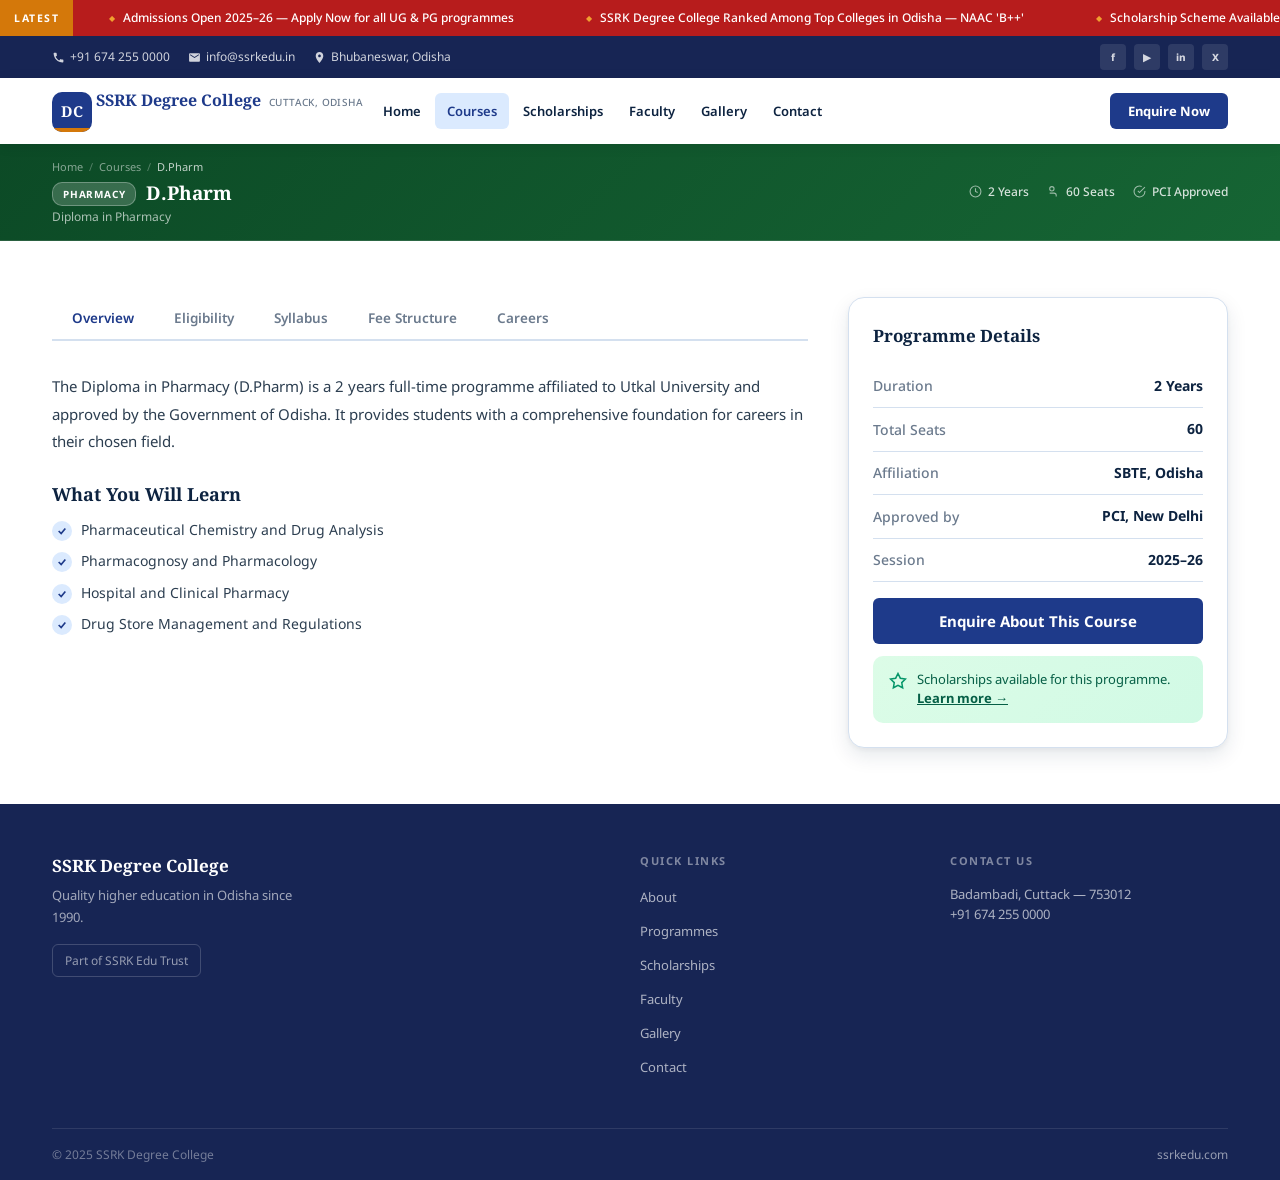
==== education-website/institution/Course-Detail.html @ d8d06eef "feat : design ref add" ====
<!DOCTYPE html>
<html lang="en">
<head>
<meta charset="UTF-8">
<meta name="viewport" content="width=device-width,initial-scale=1.0">
<title>Course Details — SSRK Degree College</title>
<link rel="preconnect" href="https://fonts.googleapis.com">
<link rel="stylesheet" href="../_shared/site-chrome.css">
<link rel="stylesheet" href="_components/institution-header.css">
<link href="https://fonts.googleapis.com/css2?family=Noto+Sans:wght@400;500;600;700&family=Noto+Serif:wght@400;600;700&display=swap" rel="stylesheet">
<style>
:root{--blue-deep:#172554;--blue-primary:#1E3A8A;--blue-light:#DBEAFE;--saffron:#D4780A;--saffron-lt:#F0A030;--white:#fff;--bg:#F5F7FA;--text-h:#0D2340;--text-b:#2C3E50;--text-m:#6B7A8D;--border:#D4E0EF;--r-sm:6px;--r-md:10px;--r-lg:16px;--sh-sm:0 1px 2px rgba(13,35,64,.04),0 3px 10px rgba(13,35,64,.07);--sh-md:0 8px 20px rgba(13,35,64,.10),0 2px 6px rgba(13,35,64,.05);--sh-lg:0 18px 44px rgba(13,35,64,.15),0 4px 12px rgba(13,35,64,.07);--tr:.28s ease;--ff:'Noto Sans',sans-serif;--fs:'Noto Serif',serif}
*,*::before,*::after{box-sizing:border-box;margin:0;padding:0}html{scroll-behavior:smooth}
body{font-family:var(--ff);color:var(--text-b);background:var(--white);font-size:15px;line-height:1.6;overflow-x:clip}
a{text-decoration:none;color:inherit}ul{list-style:none}button{cursor:pointer;border:none;background:none;font-family:inherit}
.container{width:100%;max-width:1240px;margin:0 auto;padding:0 16px}
@media(min-width:768px){.container{padding:0 24px}}@media(min-width:1024px){.container{padding:0 32px}}
/* COURSE HERO */
.course-hero{padding:14px 0;position:relative;border-bottom:1px solid rgba(255,255,255,.12)}
.course-hero-inner{position:relative;z-index:1;display:flex;align-items:center;justify-content:space-between;flex-wrap:wrap;gap:10px 24px}
.course-hero-left{display:flex;align-items:center;gap:12px;flex-wrap:wrap}
.page-breadcrumb{display:flex;align-items:center;gap:6px;font-size:11px;color:rgba(255,255,255,.5);flex-wrap:wrap;margin-bottom:6px}
.page-breadcrumb a{color:rgba(255,255,255,.5)}
.page-breadcrumb a:hover{color:rgba(255,255,255,.85)}
.page-breadcrumb span{color:rgba(255,255,255,.3)}
.course-tag{font-size:10px;font-weight:700;letter-spacing:.8px;text-transform:uppercase;padding:3px 10px;border-radius:10px;background:rgba(255,255,255,.18);border:1px solid rgba(255,255,255,.28);color:#fff;white-space:nowrap}
.course-h1{font-family:var(--fs);font-size:clamp(15px,2vw,19px);font-weight:700;color:#fff;line-height:1.2}
.course-h1-sub{font-size:12px;color:rgba(255,255,255,.65);margin-top:1px}
.course-meta-bar{display:flex;flex-wrap:wrap;gap:6px 18px}
.cmb-item{display:flex;align-items:center;gap:6px;font-size:12px;color:rgba(255,255,255,.82);font-weight:500}
.cmb-item svg{width:13px;height:13px;opacity:.7}
/* CONTENT GRID */
.content-grid{display:grid;gap:40px;padding:56px 0}
@media(min-width:1024px){.content-grid{grid-template-columns:1fr 380px;align-items:start}}
/* TABS */
.tab-bar{display:flex;gap:0;border-bottom:2px solid var(--border);margin-bottom:32px;overflow-x:auto;scrollbar-width:none}
.tab-bar::-webkit-scrollbar{display:none}
.tab-btn{padding:12px 20px;font-size:13.5px;font-weight:600;color:var(--text-m);white-space:nowrap;border-bottom:2px solid transparent;margin-bottom:-2px;transition:var(--tr);cursor:pointer;background:none;border-top:none;border-left:none;border-right:none}
.tab-btn.active{color:var(--blue-primary);border-bottom-color:var(--blue-primary)}
.tab-btn:hover:not(.active){color:var(--text-h)}
.tab-panel{display:none}.tab-panel.active{display:block}
/* CONTENT STYLES */
.content-p{font-size:15px;color:var(--text-b);line-height:1.85;margin-bottom:16px}
.content-h3{font-family:var(--fs);font-size:18px;font-weight:700;color:var(--text-h);margin:24px 0 10px}
.check-list{display:flex;flex-direction:column;gap:9px;margin-bottom:16px}
.check-item{display:flex;align-items:flex-start;gap:9px;font-size:14px;color:var(--text-b)}
.check-dot{width:20px;height:20px;background:var(--blue-light);border-radius:50%;display:flex;align-items:center;justify-content:center;flex-shrink:0;margin-top:2px}
.check-dot svg{width:10px;height:10px}
/* SIDEBAR CARD */
.sidebar-card{background:#fff;border:1.5px solid var(--border);border-radius:var(--r-lg);padding:24px;box-shadow:var(--sh-md);position:sticky;top:86px}
.sidebar-title{font-family:var(--fs);font-size:17px;font-weight:700;color:var(--text-h);margin-bottom:16px}
.sidebar-stat{display:flex;justify-content:space-between;align-items:center;padding:10px 0;border-bottom:1px solid var(--border);font-size:14px}
.sidebar-stat:last-of-type{border-bottom:none}
.sidebar-stat-label{color:var(--text-m);font-weight:500}
.sidebar-stat-value{font-weight:700;color:var(--text-h)}
.enquire-btn{display:block;width:100%;padding:13px;background:var(--blue-primary);color:#fff;border-radius:var(--r-sm);font-size:15px;font-weight:700;text-align:center;margin-top:16px;transition:var(--tr);border:none;cursor:pointer}
.enquire-btn:hover{background:var(--blue-deep);transform:translateY(-2px);box-shadow:0 8px 18px rgba(30,58,138,.32)}
.schol-teaser{background:linear-gradient(135deg,#DCFCE7,#D1FAE5);border-radius:var(--r-md);padding:14px 16px;margin-top:12px;display:flex;align-items:flex-start;gap:10px}
.schol-teaser svg{width:18px;height:18px;flex-shrink:0;color:#059669;margin-top:2px}
.schol-teaser p{font-size:13px;color:#065F46;line-height:1.5}
.schol-teaser a{color:#065F46;font-weight:700;text-decoration:underline}
/* FEE TABLE */
.fee-table{border:1.5px solid var(--border);border-radius:var(--r-md);overflow:hidden;margin-bottom:20px}
.fee-row{display:flex;justify-content:space-between;align-items:center;padding:12px 16px;font-size:14px;border-bottom:1px solid var(--border)}
.fee-row:last-child{border-bottom:none}
.fee-row.total{background:var(--blue-light);font-weight:700;color:var(--text-h)}
.fee-row.total .fee-val{color:var(--blue-primary);font-size:15px}
.fee-lbl{color:var(--text-m);font-weight:500}
.fee-note{font-size:11px;color:var(--text-m);margin-top:2px}
.fee-val{font-weight:600;color:var(--text-h);text-align:right}
.schol-link-box{background:#ECFDF5;border:1.5px solid #6EE7B7;border-radius:var(--r-md);padding:14px 16px;display:flex;align-items:flex-start;gap:10px;margin-top:8px}
.schol-link-box svg{width:18px;height:18px;flex-shrink:0;stroke:#059669;fill:none;margin-top:1px}
.schol-link-box p{font-size:13px;color:#065F46;line-height:1.5}
.schol-link-box a{color:#065F46;font-weight:700;text-decoration:underline}
@media(min-width:540px){.related-grid{grid-template-columns:1fr 1fr}}
.rel-card{background:var(--bg);border:1.5px solid var(--border);border-radius:var(--r-md);padding:18px;transition:var(--tr);cursor:pointer}
.rel-card:hover{border-color:var(--blue-primary);background:var(--blue-light)}
.rel-name{font-family:var(--fs);font-size:16px;font-weight:700;color:var(--text-h);margin-bottom:4px}
.rel-dur{font-size:12px;color:var(--text-m)}
/* ENQUIRY MODAL */
.modal-overlay{position:fixed;inset:0;background:rgba(0,0,0,.6);z-index:2000;display:none;align-items:flex-end;justify-content:center;pointer-events:none}
.modal-overlay.open{pointer-events:all}
@media(min-width:768px){.modal-overlay{align-items:center}}
.modal-overlay.open{display:flex}
.modal-sheet{background:#fff;border-radius:20px 20px 0 0;width:100%;max-width:520px;max-height:90vh;overflow-y:auto;padding:24px}
@media(min-width:768px){.modal-sheet{border-radius:var(--r-lg);padding:32px}}
.modal-header{display:flex;align-items:center;justify-content:space-between;margin-bottom:20px}
.modal-title{font-family:var(--fs);font-size:18px;font-weight:700;color:var(--text-h)}
.modal-close{width:36px;height:36px;background:var(--bg);border-radius:50%;display:flex;align-items:center;justify-content:center;font-size:18px;cursor:pointer;flex-shrink:0}
.form-group{margin-bottom:12px}
.form-group label{display:block;font-size:11px;font-weight:700;color:var(--text-m);margin-bottom:4px;text-transform:uppercase;letter-spacing:.5px}
.form-group input,.form-group select{width:100%;padding:11px 13px;border:1.5px solid var(--border);border-radius:var(--r-sm);font-size:14px;font-family:var(--ff);color:var(--text-b);background:var(--bg);-webkit-appearance:none;transition:border-color .2s}
.form-group input:focus,.form-group select:focus{outline:none;border-color:var(--blue-primary);background:#fff}
.form-group.error input,.form-group.error select{border-color:#DC2626}
.form-error{font-size:11px;color:#DC2626;margin-top:3px;display:none}
.form-group.error .form-error{display:block}
.form-row{display:grid;grid-template-columns:1fr 1fr;gap:10px}
.modal-submit{width:100%;padding:13px;background:var(--blue-primary);color:#fff;border-radius:var(--r-sm);font-size:15px;font-weight:700;transition:var(--tr);margin-top:6px;border:none;cursor:pointer}
.modal-submit:hover{background:var(--blue-deep);transform:translateY(-2px);box-shadow:0 8px 18px rgba(30,58,138,.32)}
.modal-success{display:none;text-align:center;padding:24px 0}
.modal-success.show{display:block}
.ms-icon{width:64px;height:64px;background:#DCFCE7;border-radius:50%;display:flex;align-items:center;justify-content:center;margin:0 auto 16px}
.ms-icon svg{width:32px;height:32px;stroke:#16a34a;fill:none}
.ms-icon ~ h3{font-family:var(--fs);font-size:18px;font-weight:700;color:var(--text-h);margin-bottom:8px}
.ms-icon ~ h3 ~ p{font-size:13.5px;color:var(--text-m);line-height:1.6;max-width:260px;margin:0 auto}
/* FOOTER */
.site-footer{background:var(--blue-deep);color:rgba(255,255,255,.75);padding:48px 0 0}
.footer-grid{display:grid;gap:32px;padding-bottom:40px}@media(min-width:768px){.footer-grid{grid-template-columns:2fr 1fr 1fr}}
.footer-brand .fn{font-family:var(--fs);font-size:17px;font-weight:700;color:#fff;display:block;margin-bottom:6px}
.footer-brand p{font-size:13px;color:rgba(255,255,255,.6);line-height:1.65;max-width:260px;margin-bottom:16px}
.footer-trust{display:inline-flex;align-items:center;gap:6px;font-size:12px;color:rgba(255,255,255,.55);border:1px solid rgba(255,255,255,.18);padding:6px 12px;border-radius:var(--r-sm)}
.footer-col h4{font-size:11px;font-weight:700;color:rgba(255,255,255,.45);letter-spacing:1.5px;text-transform:uppercase;margin-bottom:14px}
.footer-col ul li{margin-bottom:10px}.footer-col ul li a{font-size:13px;color:rgba(255,255,255,.65)}.footer-col ul li a:hover{color:#fff}
.footer-bottom{border-top:1px solid rgba(255,255,255,.1);padding:16px 0;display:flex;align-items:center;justify-content:space-between;flex-wrap:wrap;gap:8px;font-size:12px;color:rgba(255,255,255,.4)}
.footer-bottom a{color:rgba(255,255,255,.55)}
/* MOBILE STICKY */
.sticky-cta{position:fixed;bottom:0;left:0;right:0;z-index:990;background:#fff;border-top:1px solid var(--border);padding:10px 16px;box-shadow:0 -4px 20px rgba(0,0,0,.12);display:flex;gap:10px}
@media(min-width:1024px){.sticky-cta{display:none}}
.sticky-cta a,.sticky-cta button{flex:1;text-align:center;padding:12px;border-radius:var(--r-sm);font-size:14px;font-weight:700;cursor:pointer}
.sticky-call{background:var(--bg);color:var(--text-h);border:1.5px solid var(--border);text-decoration:none;display:flex;align-items:center;justify-content:center}
.sticky-enquire{background:var(--blue-primary);color:#fff;border:none}

@media(max-width:1023px){body{padding-bottom:72px}}
</style>
</head>
<body>

<div id="site-chrome-mount"></div>
<script src="../_shared/site-chrome.js"></script>

<div id="inst-header-mount" data-active="courses" data-enquire-button="true"></div>
<script src="_components/institution-header.js"></script>

<!-- COURSE HERO (populated by JS) -->
<section class="course-hero" id="courseHero">
  <div class="container course-hero-inner">
    <div class="course-hero-left">
      <div>
        <div class="page-breadcrumb"><a href="index.html">Home</a><span>/</span><a href="Courses.html">Courses</a><span>/</span><span id="bcCourse" style="color:rgba(255,255,255,.75)">D.Pharm</span></div>
        <div style="display:flex;align-items:center;gap:10px;flex-wrap:wrap">
          <div class="course-tag" id="heroTag">Pharmacy</div>
          <h1 class="course-h1" id="heroName">D.Pharm</h1>
        </div>
        <p class="course-h1-sub" id="heroFull">Diploma in Pharmacy</p>
      </div>
    </div>
    <div class="course-meta-bar">
      <div class="cmb-item"><svg viewBox="0 0 24 24" fill="none" stroke="currentColor" stroke-width="2"><circle cx="12" cy="12" r="10"/><polyline points="12 6 12 12 16 14"/></svg><span id="heroDur">2 Years</span></div>
      <div class="cmb-item"><svg viewBox="0 0 24 24" fill="none" stroke="currentColor" stroke-width="2"><path d="M17 21v-2a4 4 0 0 0-4-4H5"/><circle cx="9" cy="7" r="4"/></svg><span id="heroSeats">60 Seats</span></div>
      <div class="cmb-item"><svg viewBox="0 0 24 24" fill="none" stroke="currentColor" stroke-width="2"><path d="M22 11.08V12a10 10 0 1 1-5.93-9.14"/><polyline points="22 4 12 14.01 9 11.01"/></svg><span id="heroApproval">PCI Approved</span></div>
    </div>
  </div>
</section>

<!-- MAIN CONTENT -->
<div class="container">
  <div class="content-grid">
    <!-- LEFT: TABS -->
    <div>
      <div class="tab-bar">
        <button class="tab-btn active" onclick="switchTab('overview',this)">Overview</button>
        <button class="tab-btn" onclick="switchTab('eligibility',this)">Eligibility</button>
        <button class="tab-btn" onclick="switchTab('syllabus',this)">Syllabus</button>
        <button class="tab-btn" onclick="switchTab('fees',this)">Fee Structure</button>
        <button class="tab-btn" onclick="switchTab('careers',this)">Careers</button>
      </div>

      <div class="tab-panel active" id="tab-overview">
        <p class="content-p" id="overviewText">The Diploma in Pharmacy (D.Pharm) is a two-year full-time programme approved by the Pharmacy Council of India and affiliated to the State Board of Technical Education, Odisha. It provides students with a strong foundation in pharmaceutical sciences, preparing them for careers across hospitals, retail pharmacies, and the pharmaceutical industry.</p>
        <h3 class="content-h3">What You Will Learn</h3>
        <div class="check-list" id="learnList">
          <div class="check-item"><div class="check-dot"><svg viewBox="0 0 12 12" fill="none" stroke="#1E3A8A" stroke-width="2"><polyline points="2,6 5,9 10,3"/></svg></div>Pharmaceutical Chemistry and Drug Analysis</div>
          <div class="check-item"><div class="check-dot"><svg viewBox="0 0 12 12" fill="none" stroke="#1E3A8A" stroke-width="2"><polyline points="2,6 5,9 10,3"/></svg></div>Pharmacognosy and Pharmacology</div>
          <div class="check-item"><div class="check-dot"><svg viewBox="0 0 12 12" fill="none" stroke="#1E3A8A" stroke-width="2"><polyline points="2,6 5,9 10,3"/></svg></div>Hospital and Clinical Pharmacy</div>
          <div class="check-item"><div class="check-dot"><svg viewBox="0 0 12 12" fill="none" stroke="#1E3A8A" stroke-width="2"><polyline points="2,6 5,9 10,3"/></svg></div>Drug Store Management and Regulations</div>
        </div>
      </div>

      <div class="tab-panel" id="tab-eligibility">
        <h3 class="content-h3">Eligibility Criteria</h3>
        <div class="check-list">
          <div class="check-item"><div class="check-dot"><svg viewBox="0 0 12 12" fill="none" stroke="#1E3A8A" stroke-width="2"><polyline points="2,6 5,9 10,3"/></svg></div>Passed Class 12 (10+2) with Physics and Chemistry as compulsory subjects</div>
          <div class="check-item"><div class="check-dot"><svg viewBox="0 0 12 12" fill="none" stroke="#1E3A8A" stroke-width="2"><polyline points="2,6 5,9 10,3"/></svg></div>Mathematics or Biology as optional subject</div>
          <div class="check-item"><div class="check-dot"><svg viewBox="0 0 12 12" fill="none" stroke="#1E3A8A" stroke-width="2"><polyline points="2,6 5,9 10,3"/></svg></div>Minimum 45% aggregate marks (40% for SC/ST candidates)</div>
          <div class="check-item"><div class="check-dot"><svg viewBox="0 0 12 12" fill="none" stroke="#1E3A8A" stroke-width="2"><polyline points="2,6 5,9 10,3"/></svg></div>Minimum age: 17 years as on date of admission</div>
        </div>
        <h3 class="content-h3">Documents Required</h3>
        <div class="check-list">
          <div class="check-item"><div class="check-dot"><svg viewBox="0 0 12 12" fill="none" stroke="#1E3A8A" stroke-width="2"><polyline points="2,6 5,9 10,3"/></svg></div>Class 10 and 12 marksheets and certificates</div>
          <div class="check-item"><div class="check-dot"><svg viewBox="0 0 12 12" fill="none" stroke="#1E3A8A" stroke-width="2"><polyline points="2,6 5,9 10,3"/></svg></div>Aadhaar card, caste certificate (if applicable)</div>
          <div class="check-item"><div class="check-dot"><svg viewBox="0 0 12 12" fill="none" stroke="#1E3A8A" stroke-width="2"><polyline points="2,6 5,9 10,3"/></svg></div>4 passport-size photographs, migration certificate</div>
        </div>
      </div>

      <div class="tab-panel" id="tab-syllabus">
        <h3 class="content-h3">Year 1 — Core Subjects</h3>
        <div class="check-list">
          <div class="check-item"><div class="check-dot"><svg viewBox="0 0 12 12" fill="none" stroke="#1E3A8A" stroke-width="2"><polyline points="2,6 5,9 10,3"/></svg></div>Pharmaceutics — I</div>
          <div class="check-item"><div class="check-dot"><svg viewBox="0 0 12 12" fill="none" stroke="#1E3A8A" stroke-width="2"><polyline points="2,6 5,9 10,3"/></svg></div>Pharmaceutical Chemistry — I</div>
          <div class="check-item"><div class="check-dot"><svg viewBox="0 0 12 12" fill="none" stroke="#1E3A8A" stroke-width="2"><polyline points="2,6 5,9 10,3"/></svg></div>Pharmacognosy</div>
          <div class="check-item"><div class="check-dot"><svg viewBox="0 0 12 12" fill="none" stroke="#1E3A8A" stroke-width="2"><polyline points="2,6 5,9 10,3"/></svg></div>Biochemistry and Clinical Pathology</div>
          <div class="check-item"><div class="check-dot"><svg viewBox="0 0 12 12" fill="none" stroke="#1E3A8A" stroke-width="2"><polyline points="2,6 5,9 10,3"/></svg></div>Human Anatomy and Physiology</div>
        </div>
        <h3 class="content-h3">Year 2 — Advanced Subjects</h3>
        <div class="check-list">
          <div class="check-item"><div class="check-dot"><svg viewBox="0 0 12 12" fill="none" stroke="#1E3A8A" stroke-width="2"><polyline points="2,6 5,9 10,3"/></svg></div>Pharmaceutics — II</div>
          <div class="check-item"><div class="check-dot"><svg viewBox="0 0 12 12" fill="none" stroke="#1E3A8A" stroke-width="2"><polyline points="2,6 5,9 10,3"/></svg></div>Pharmaceutical Chemistry — II</div>
          <div class="check-item"><div class="check-dot"><svg viewBox="0 0 12 12" fill="none" stroke="#1E3A8A" stroke-width="2"><polyline points="2,6 5,9 10,3"/></svg></div>Pharmacology and Toxicology</div>
          <div class="check-item"><div class="check-dot"><svg viewBox="0 0 12 12" fill="none" stroke="#1E3A8A" stroke-width="2"><polyline points="2,6 5,9 10,3"/></svg></div>Hospital and Clinical Pharmacy</div>
          <div class="check-item"><div class="check-dot"><svg viewBox="0 0 12 12" fill="none" stroke="#1E3A8A" stroke-width="2"><polyline points="2,6 5,9 10,3"/></svg></div>Drug Store and Business Management</div>
        </div>
      </div>

      <div class="tab-panel" id="tab-fees">
        <h3 class="content-h3">Fee Structure <span style="font-size:13px;font-weight:500;color:var(--text-m)">(2025–26)</span></h3>
        <div class="fee-table" id="feeTable"></div>
        <p style="font-size:12px;color:var(--text-m);margin-bottom:16px">* Fees are subject to revision. Confirm with the admissions office before applying.</p>
        <div class="schol-link-box">
          <svg viewBox="0 0 24 24" stroke-width="2"><polygon points="12 2 15.09 8.26 22 9.27 17 14.14 18.18 21.02 12 17.77 5.82 21.02 7 14.14 2 9.27 8.91 8.26 12 2"/></svg>
          <p>Scholarships are available for this programme that can cover a significant portion of your fees. <a href="Scholarships.html">View all scholarships →</a></p>
        </div>
      </div>

      <div class="tab-panel" id="tab-careers">
        <h3 class="content-h3">Career Opportunities</h3>
        <p class="content-p">D.Pharm graduates have excellent career prospects across multiple sectors of the healthcare and pharmaceutical industry.</p>
        <div class="check-list">
          <div class="check-item"><div class="check-dot"><svg viewBox="0 0 12 12" fill="none" stroke="#1E3A8A" stroke-width="2"><polyline points="2,6 5,9 10,3"/></svg></div>Registered Pharmacist at hospitals and clinics</div>
          <div class="check-item"><div class="check-dot"><svg viewBox="0 0 12 12" fill="none" stroke="#1E3A8A" stroke-width="2"><polyline points="2,6 5,9 10,3"/></svg></div>Own a retail pharmacy / medical store</div>
          <div class="check-item"><div class="check-dot"><svg viewBox="0 0 12 12" fill="none" stroke="#1E3A8A" stroke-width="2"><polyline points="2,6 5,9 10,3"/></svg></div>Drug Inspector / Government Pharmacy services</div>
          <div class="check-item"><div class="check-dot"><svg viewBox="0 0 12 12" fill="none" stroke="#1E3A8A" stroke-width="2"><polyline points="2,6 5,9 10,3"/></svg></div>Medical Representative / Pharma Sales</div>
          <div class="check-item"><div class="check-dot"><svg viewBox="0 0 12 12" fill="none" stroke="#1E3A8A" stroke-width="2"><polyline points="2,6 5,9 10,3"/></svg></div>Pharmaceutical manufacturing companies</div>
          <div class="check-item"><div class="check-dot"><svg viewBox="0 0 12 12" fill="none" stroke="#1E3A8A" stroke-width="2"><polyline points="2,6 5,9 10,3"/></svg></div>Further study: B.Pharm, M.Pharm</div>
        </div>
      </div>

      <!-- RELATED COURSES (hidden for MVP — uncomment to restore)
      <div style="margin-top:48px">
        <h3 style="font-family:var(--fs);font-size:18px;font-weight:700;color:var(--text-h);margin-bottom:16px">Related Programmes</h3>
        <div class="related-grid">
          <a href="Course-Detail.html#b-sc" class="rel-card"><div class="rel-name">B.Sc</div><div class="rel-dur">3 Years · Science</div></a>
          <a href="Course-Detail.html#bca" class="rel-card"><div class="rel-name">BCA</div><div class="rel-dur">3 Years · Science</div></a>
          <a href="Course-Detail.html#b-com" class="rel-card"><div class="rel-name">B.Com</div><div class="rel-dur">3 Years · Commerce</div></a>
          <a href="Course-Detail.html#b-a" class="rel-card"><div class="rel-name">B.A</div><div class="rel-dur">3 Years · Arts</div></a>
        </div>
      </div>
      -->
    </div>

    <!-- RIGHT: SIDEBAR -->
    <div>
      <div class="sidebar-card">
        <div class="sidebar-title">Programme Details</div>
        <div class="sidebar-stat"><span class="sidebar-stat-label">Duration</span><span class="sidebar-stat-value" id="sdDur">2 Years</span></div>
        <div class="sidebar-stat"><span class="sidebar-stat-label">Total Seats</span><span class="sidebar-stat-value" id="sdSeats">60</span></div>
        <div class="sidebar-stat"><span class="sidebar-stat-label">Affiliation</span><span class="sidebar-stat-value">SBTE, Odisha</span></div>
        <div class="sidebar-stat"><span class="sidebar-stat-label">Approved by</span><span class="sidebar-stat-value" id="sdApproval">PCI, New Delhi</span></div>
        <div class="sidebar-stat"><span class="sidebar-stat-label">Session</span><span class="sidebar-stat-value">2025–26</span></div>
        <button class="enquire-btn" onclick="openModal()">Enquire About This Course</button>
        <div class="schol-teaser">
          <svg viewBox="0 0 24 24" fill="none" stroke="currentColor" stroke-width="2"><polygon points="12 2 15.09 8.26 22 9.27 17 14.14 18.18 21.02 12 17.77 5.82 21.02 7 14.14 2 9.27 8.91 8.26 12 2"/></svg>
          <p>Scholarships available for this programme. <a href="Scholarships.html">Learn more →</a></p>
        </div>
      </div>
    </div>
  </div>
</div>

<!-- ENQUIRY MODAL -->
<div class="modal-overlay" id="modalOverlay" onclick="if(event.target===this)closeModal()">
  <div class="modal-sheet">
    <div id="modalFormWrap">
      <div class="modal-header">
        <div class="modal-title">Enquire About <span id="modalCourseName">D.Pharm</span></div>
        <button class="modal-close" onclick="closeModal()">✕</button>
      </div>
      <form id="modalForm" novalidate>
        <div class="form-row">
          <div class="form-group" id="mfg-name"><label>Full Name *</label><input type="text" id="mfname" placeholder="Your name"><div class="form-error" id="merr-name">Required</div></div>
          <div class="form-group" id="mfg-phone"><label>Mobile *</label><input type="tel" id="mfphone" placeholder="10-digit" maxlength="10"><div class="form-error" id="merr-phone">Invalid number</div></div>
        </div>
        <div class="form-group"><label>Programme</label><select id="mfcourse"><option value="d-pharm">D.Pharm</option><option value="b-sc">B.Sc</option><option value="b-com">B.Com</option><option value="b-a">B.A</option><option value="bba">BBA</option><option value="bca">BCA</option></select></div>
        <div class="form-group"><label>Your Question (optional)</label><input type="text" id="mfmsg" placeholder="Fees, hostel, eligibility..."></div>
        <input type="hidden" name="source" value="institution_modal">
        <button type="submit" class="modal-submit">Send Enquiry →</button>
      </form>
    </div>
    <div class="modal-success" id="modalSuccess">
      <div class="ms-icon"><svg viewBox="0 0 24 24" stroke-width="2.5"><polyline points="20 6 9 17 4 12"/></svg></div>
      <h3>Enquiry Sent!</h3>
      <p>Our admissions team will call you within 24 hours.</p>
    </div>
  </div>
</div>

<footer class="site-footer">
  <div class="container">
    <div class="footer-grid">
      <div class="footer-brand"><span class="fn">SSRK Degree College</span><p>Quality higher education in Odisha since 1990.</p><a href="../trust/index.html" class="footer-trust">Part of SSRK Edu Trust</a></div>
      <div class="footer-col"><h4>Quick Links</h4><ul><li><a href="About.html">About</a></li><li><a href="Courses.html">Programmes</a></li><li><a href="Scholarships.html">Scholarships</a></li><li><a href="Faculty.html">Faculty</a></li><li><a href="Gallery.html">Gallery</a></li><li><a href="Contact.html">Contact</a></li></ul></div>
      <div class="footer-col"><h4>Contact Us</h4><div style="font-size:13px;color:rgba(255,255,255,.65)">Badambadi, Cuttack — 753012<br>+91 674 255 0000</div></div>
    </div>
    <div class="footer-bottom"><span>© 2025 SSRK Degree College</span><a href="../trust/index.html">ssrkedu.com</a></div>
  </div>
</footer>

<div class="sticky-cta">
  <a href="tel:+916742550000" class="sticky-call">📞 Call</a>
  <button class="sticky-enquire" onclick="openModal()">Enquire Now</button>
</div>

<script>
// COURSE DATA
var courses = {
  'd-pharm':{name:'D.Pharm',full:'Diploma in Pharmacy',tag:'Pharmacy',color:'linear-gradient(135deg,#0c4a26,#166534)',dur:'2 Years',seats:'60',approval:'PCI Approved',sdApproval:'PCI, New Delhi',
    fee:[{l:'Tuition Fee',v:'₹32,000',n:'per year'},{l:'Admission Fee',v:'₹5,000',n:'one-time'},{l:'Exam & Lab Fee',v:'₹3,000',n:'per year'},{l:'Total — Year 1',v:'₹40,000',tot:true},{l:'Total Course Fee',v:'₹80,000',tot:true}],scholPct:'up to 50%',
    learn:['Pharmaceutical Chemistry and Drug Analysis','Pharmacognosy and Pharmacology','Hospital and Clinical Pharmacy','Drug Store Management and Regulations']},
  'b-sc':{name:'B.Sc',full:'Bachelor of Science',tag:'Science',color:'linear-gradient(135deg,#172554,#1E3A8A)',dur:'3 Years',seats:'80',approval:'UU Affiliated',sdApproval:'Utkal University',
    fee:[{l:'Tuition Fee',v:'₹16,000',n:'per year'},{l:'Admission Fee',v:'₹3,000',n:'one-time'},{l:'Exam & Lab Fee',v:'₹2,500',n:'per year'},{l:'Total — Year 1',v:'₹21,500',tot:true},{l:'Total Course Fee',v:'₹61,500',tot:true}],scholPct:'up to 100% (SC/ST)',
    learn:['Physics — Mechanics, Optics, Electronics','Chemistry — Organic, Inorganic, Physical','Mathematics — Calculus, Algebra, Statistics','Biology — Botany and Zoology (Bio stream)']},
  'b-com':{name:'B.Com',full:'Bachelor of Commerce',tag:'Commerce',color:'linear-gradient(135deg,#78350F,#D4780A)',dur:'3 Years',seats:'120',approval:'UU Affiliated',sdApproval:'Utkal University',
    fee:[{l:'Tuition Fee',v:'₹14,000',n:'per year'},{l:'Admission Fee',v:'₹2,500',n:'one-time'},{l:'Exam Fee',v:'₹2,000',n:'per year'},{l:'Total — Year 1',v:'₹18,500',tot:true},{l:'Total Course Fee',v:'₹54,500',tot:true}],scholPct:'up to 60%',
    learn:['Financial Accounting and Cost Accounting','Business Law and Company Law','Income Tax and Indirect Taxation','Business Statistics and Economics']},
  'b-a':{name:'B.A',full:'Bachelor of Arts',tag:'Arts',color:'linear-gradient(135deg,#4C1D95,#7C3AED)',dur:'3 Years',seats:'160',approval:'UU Affiliated',sdApproval:'Utkal University',
    fee:[{l:'Tuition Fee',v:'₹11,000',n:'per year'},{l:'Admission Fee',v:'₹2,000',n:'one-time'},{l:'Exam Fee',v:'₹2,000',n:'per year'},{l:'Total — Year 1',v:'₹15,000',tot:true},{l:'Total Course Fee',v:'₹45,000',tot:true}],scholPct:'up to 100% (SC/ST)',
    learn:['Odia Language and Literature','History of Odisha and India','Political Science — Indian Constitution','Economics, Sociology or Geography']},
  'bba':{name:'BBA',full:'Bachelor of Business Administration',tag:'Commerce',color:'linear-gradient(135deg,#78350F,#D4780A)',dur:'3 Years',seats:'60',approval:'UU Affiliated',sdApproval:'Utkal University',
    fee:[{l:'Tuition Fee',v:'₹22,000',n:'per year'},{l:'Admission Fee',v:'₹4,000',n:'one-time'},{l:'Exam Fee',v:'₹2,500',n:'per year'},{l:'Total — Year 1',v:'₹28,500',tot:true},{l:'Total Course Fee',v:'₹82,500',tot:true}],scholPct:'up to 50%',
    learn:['Principles of Management and Marketing','Financial Management and Accounting','Human Resource Management','Business Communication and Entrepreneurship']},
  'bca':{name:'BCA',full:'Bachelor of Computer Applications',tag:'Science',color:'linear-gradient(135deg,#172554,#1E3A8A)',dur:'3 Years',seats:'60',approval:'UU Affiliated',sdApproval:'Utkal University',
    fee:[{l:'Tuition Fee',v:'₹20,000',n:'per year'},{l:'Admission Fee',v:'₹3,500',n:'one-time'},{l:'Exam & Lab Fee',v:'₹2,500',n:'per year'},{l:'Total — Year 1',v:'₹26,000',tot:true},{l:'Total Course Fee',v:'₹76,000',tot:true}],scholPct:'up to 75%',
    learn:['Programming in C, C++ and Java','Database Management Systems','Web Development and Networking','Software Engineering and Data Structures']}
};

function loadCourse(){
  var hash=(window.location.hash||'#d-pharm').replace('#','');
  var c=courses[hash]||courses['d-pharm'];
  document.getElementById('courseHero').style.background=c.color;
  document.getElementById('bcCourse').textContent=c.name;
  document.getElementById('heroTag').textContent=c.tag;
  document.getElementById('heroName').textContent=c.name;
  document.getElementById('heroFull').textContent=c.full;
  document.getElementById('heroDur').textContent=c.dur;
  document.getElementById('heroSeats').textContent=c.seats+' Seats';
  document.getElementById('heroApproval').textContent=c.approval;
  document.getElementById('sdDur').textContent=c.dur;
  document.getElementById('sdSeats').textContent=c.seats;
  document.getElementById('sdApproval').textContent=c.sdApproval;
  // Fee table
  var ft=document.getElementById('feeTable');ft.innerHTML='';
  (c.fee||[]).forEach(function(r){ft.innerHTML+='<div class="fee-row'+(r.tot?' total':'')+'">'+'<div><div class="fee-lbl">'+r.l+'</div>'+(r.n&&!r.tot?'<div class="fee-note">'+r.n+'</div>':'')+'</div>'+'<div class="fee-val">'+r.v+'</div>'+'</div>';});
  document.getElementById('modalCourseName').textContent=c.name;
  document.getElementById('overviewText').textContent='The '+c.full+' ('+c.name+') is a '+c.dur.toLowerCase()+' full-time programme affiliated to Utkal University and approved by the Government of Odisha. It provides students with a comprehensive foundation for careers in their chosen field.';
  var ll=document.getElementById('learnList');ll.innerHTML='';
  c.learn.forEach(function(l){ll.innerHTML+='<div class="check-item"><div class="check-dot"><svg viewBox="0 0 12 12" fill="none" stroke="#1E3A8A" stroke-width="2"><polyline points="2,6 5,9 10,3"/></svg></div>'+l+'</div>';});
  var sel=document.getElementById('mfcourse');for(var i=0;i<sel.options.length;i++){if(sel.options[i].value===hash){sel.selectedIndex=i;break;}}
  document.title=c.name+' — SSRK Degree College';
}

window.addEventListener('hashchange',loadCourse);
loadCourse();

// TABS
function switchTab(id,btn){
  document.querySelectorAll('.tab-btn').forEach(function(b){b.classList.remove('active')});
  document.querySelectorAll('.tab-panel').forEach(function(p){p.classList.remove('active')});
  btn.classList.add('active');
  document.getElementById('tab-'+id).classList.add('active');
}

// MODAL
function openModal(){document.getElementById('modalOverlay').classList.add('open');document.body.style.overflow='hidden'}
function closeModal(){document.getElementById('modalOverlay').classList.remove('open');document.body.style.overflow=''}

document.getElementById('modalForm').addEventListener('submit',function(e){
  e.preventDefault();
  var ok=true;
  var n=document.getElementById('mfname').value.trim();
  document.getElementById('mfg-name').classList.toggle('error',n.length<2);document.getElementById('merr-name').style.display=n.length<2?'block':'none';if(n.length<2)ok=false;
  var p=document.getElementById('mfphone').value.trim();
  document.getElementById('mfg-phone').classList.toggle('error',!/^\d{10}$/.test(p));document.getElementById('merr-phone').style.display=!/^\d{10}$/.test(p)?'block':'none';if(!/^\d{10}$/.test(p))ok=false;
  if(!ok)return;
  setTimeout(function(){document.getElementById('modalFormWrap').style.display='none';document.getElementById('modalSuccess').classList.add('show')},600);
});

['mfname','mfphone'].forEach(function(id){var el=document.getElementById(id);if(el)el.addEventListener('input',function(){this.closest('.form-group').classList.remove('error')})});
</script>
</body>
</html>
---- education-website/_shared/site-chrome.css ----
/* Shared ticker + top contact bar (all public website pages) */
.ticker-bar{background:#B71C1C;color:#fff;height:36px;display:flex;align-items:center;overflow:hidden}
.ticker-label{background:var(--saffron,#D4780A);color:#fff;font-size:10.5px;font-weight:700;letter-spacing:1.5px;text-transform:uppercase;padding:0 14px;height:100%;display:flex;align-items:center;white-space:nowrap;flex-shrink:0}
.ticker-wrap{flex:1;overflow:hidden;position:relative}
.ticker-inner{display:flex;animation:site-chrome-tick 42s linear infinite;white-space:nowrap}
.ticker-inner:hover{animation-play-state:paused}
.ticker-item{font-size:12px;padding:0 36px;font-weight:500;display:flex;align-items:center;gap:8px}
.ticker-item::before{content:"◆";color:var(--saffron-lt,#F0A030);font-size:8px}
@keyframes site-chrome-tick{0%{transform:translateX(0)}100%{transform:translateX(-50%)}}

.top-bar{background:var(--blue-deep,#172554);color:rgba(255,255,255,.8);font-size:12px;padding:8px 0;display:none}
@media(min-width:768px){.top-bar{display:block}}
.top-bar-inner{display:flex;align-items:center;justify-content:space-between;gap:16px}
.top-contact{display:flex;gap:18px;align-items:center;flex-wrap:wrap}
.top-contact a{display:flex;align-items:center;gap:5px;color:rgba(255,255,255,.8);transition:color .2s;font-size:12px;text-decoration:none}
.top-contact a:hover{color:var(--saffron-lt,#F0A030)}
.top-social{display:flex;gap:8px;align-items:center}
.top-social a{width:26px;height:26px;display:flex;align-items:center;justify-content:center;background:rgba(255,255,255,.1);border-radius:4px;color:rgba(255,255,255,.8);font-size:10px;font-weight:800;transition:opacity .28s ease,text-transform .28s ease,background .28s ease,color .28s ease;text-decoration:none}
.top-social a:hover{background:var(--saffron,#D4780A);color:#fff}
.top-right{display:flex;align-items:center;gap:14px}
---- education-website/institution/_components/institution-header.css ----
/* Shared institution site header + mobile menu */
.site-header{background:#fff;box-shadow:0 2px 12px rgba(0,0,0,.09);position:sticky;top:0;z-index:1000}
.header-inner{display:flex;align-items:center;justify-content:flex-start;gap:8px;min-height:66px;height:auto;padding:6px 0;width:100%}
@media(min-width:768px){.header-inner{height:66px;padding:0}}
.logo{display:block;flex:0 0 auto;flex-shrink:0;text-decoration:none;color:inherit;text-align:left;margin-right:auto}
@media(min-width:1024px){.logo{margin-right:0}}
.logo-top{display:flex;align-items:flex-start;gap:4px;justify-content:flex-start}
.logo-text{display:flex;flex-direction:column;align-items:flex-start;gap:0;text-align:left}
.logo-name-row{display:flex;flex-direction:column;align-items:flex-start;gap:1px}
@media(min-width:1024px){.logo-name-row{flex-direction:row;align-items:baseline;gap:8px}}
.logo-mark{width:34px;height:34px;background:var(--inst-primary,var(--blue-primary));border-radius:8px;display:inline-flex;align-items:center;justify-content:center;font-family:var(--fs);font-weight:700;font-size:13px;color:#fff;flex-shrink:0;position:relative;overflow:hidden;line-height:1;margin-top:1px;text-decoration:none}
@media(min-width:768px){.logo-mark{width:40px;height:40px;font-size:15px;border-radius:10px}}
.logo-mark::after{content:'';position:absolute;bottom:0;left:0;right:0;height:3px;background:var(--saffron)}
@media(min-width:768px){.logo-mark::after{height:4px}}
.logo-name{font-family:var(--fs);font-weight:700;font-size:14px;color:var(--blue-primary);line-height:1.15;white-space:nowrap}
@media(min-width:768px){.logo-name{font-size:16px}}
.logo-name-short{display:none}
@media(max-width:479px){.logo-name-full{display:none}.logo-name-short{display:inline}}
.logo-sub{font-size:9.5px;color:var(--text-m);font-weight:500;letter-spacing:.4px;text-transform:uppercase;line-height:1.2;white-space:nowrap}
@media(min-width:768px){.logo-sub{font-size:10px}}
.logo-trust{font-size:9px;color:var(--text-m);font-weight:400;margin-top:2px;line-height:1.2}
@media(min-width:768px){.logo-trust{font-size:9.5px;margin-top:3px}}
.main-nav{display:none;flex:1 1 auto;min-width:0}
@media(min-width:1024px){.main-nav{display:flex;align-items:center;gap:2px;justify-content:flex-start}}
.nav-link{padding:8px 12px;font-size:13px;font-weight:600;color:var(--text-h);border-radius:var(--r-sm);transition:var(--tr,.28s,ease);white-space:nowrap}
.nav-link:hover,.nav-link.active{color:var(--blue-primary);background:var(--blue-light)}
.header-actions{display:flex;align-items:center;gap:10px;flex:0 0 auto;margin-left:auto}
.lang-toggle{display:flex;align-items:center;background:var(--bg);border:1.5px solid var(--border);border-radius:20px;overflow:hidden}
.lang-opt{padding:5px 12px;font-size:11.5px;font-weight:700;color:var(--text-m);cursor:pointer;transition:all .18s;border:none;background:none;font-family:var(--ff,'Noto Sans',sans-serif)}
.lang-opt.active{background:var(--blue-primary);color:#fff}
.lang-opt:hover:not(.active){color:var(--blue-primary)}
.header-enquire{display:none;background:var(--inst-primary,var(--blue-primary));color:#fff;padding:9px 18px;border-radius:var(--r-sm);font-size:13px;font-weight:700;transition:var(--tr,.28s,ease);white-space:nowrap;border:none;cursor:pointer;font-family:inherit;align-items:center;justify-content:center}
@media(min-width:1024px){.header-enquire{display:inline-flex}}
.header-enquire:hover{background:var(--blue-deep);transform:translateY(-1px);box-shadow:0 6px 14px rgba(30,58,138,.3)}
.hamburger{display:flex;flex-direction:column;gap:5px;padding:8px;cursor:pointer}
.hamburger span{display:block;width:24px;height:2px;background:var(--text-h);border-radius:2px;transition:var(--tr,.28s,ease)}
.hamburger.open span:nth-child(1){transform:translateY(7px) rotate(45deg)}
.hamburger.open span:nth-child(2){opacity:0}
.hamburger.open span:nth-child(3){transform:translateY(-7px) rotate(-45deg)}
@media(min-width:1024px){.hamburger{display:none}}
.mobile-menu{position:fixed;inset:0;background:#fff;z-index:999;transform:translateX(100%);transition:transform .35s cubic-bezier(.4,0,.2,1);overflow-y:auto;padding-top:80px;pointer-events:none}
.mobile-menu.open{transform:translateX(0);pointer-events:all}
.mobile-close{position:absolute;top:14px;right:14px;font-size:22px;color:var(--text-h);cursor:pointer;width:44px;height:44px;display:flex;align-items:center;justify-content:center;background:var(--bg);border-radius:50%;border:none;font-family:inherit}
.mobile-nav{padding:0 20px 100px}
.mobile-nav-item{border-bottom:1px solid var(--border)}
.mobile-nav-item a{display:flex;align-items:center;padding:15px 0;font-size:15px;font-weight:600;color:var(--text-h)}
.mobile-apply{display:block;text-align:center;background:var(--blue-primary);color:#fff;padding:14px;border-radius:var(--r-sm);font-size:15px;font-weight:700;margin:20px 0}
.mobile-lang{display:flex;gap:8px;margin:16px 0}
.mobile-lang button{flex:1;padding:9px;border-radius:var(--r-sm);font-size:13px;font-weight:700;border:1.5px solid var(--border);color:var(--text-m);background:#fff;transition:all .18s;cursor:pointer;font-family:inherit}
.mobile-lang button.active{background:var(--blue-primary);color:#fff;border-color:var(--blue-primary)}
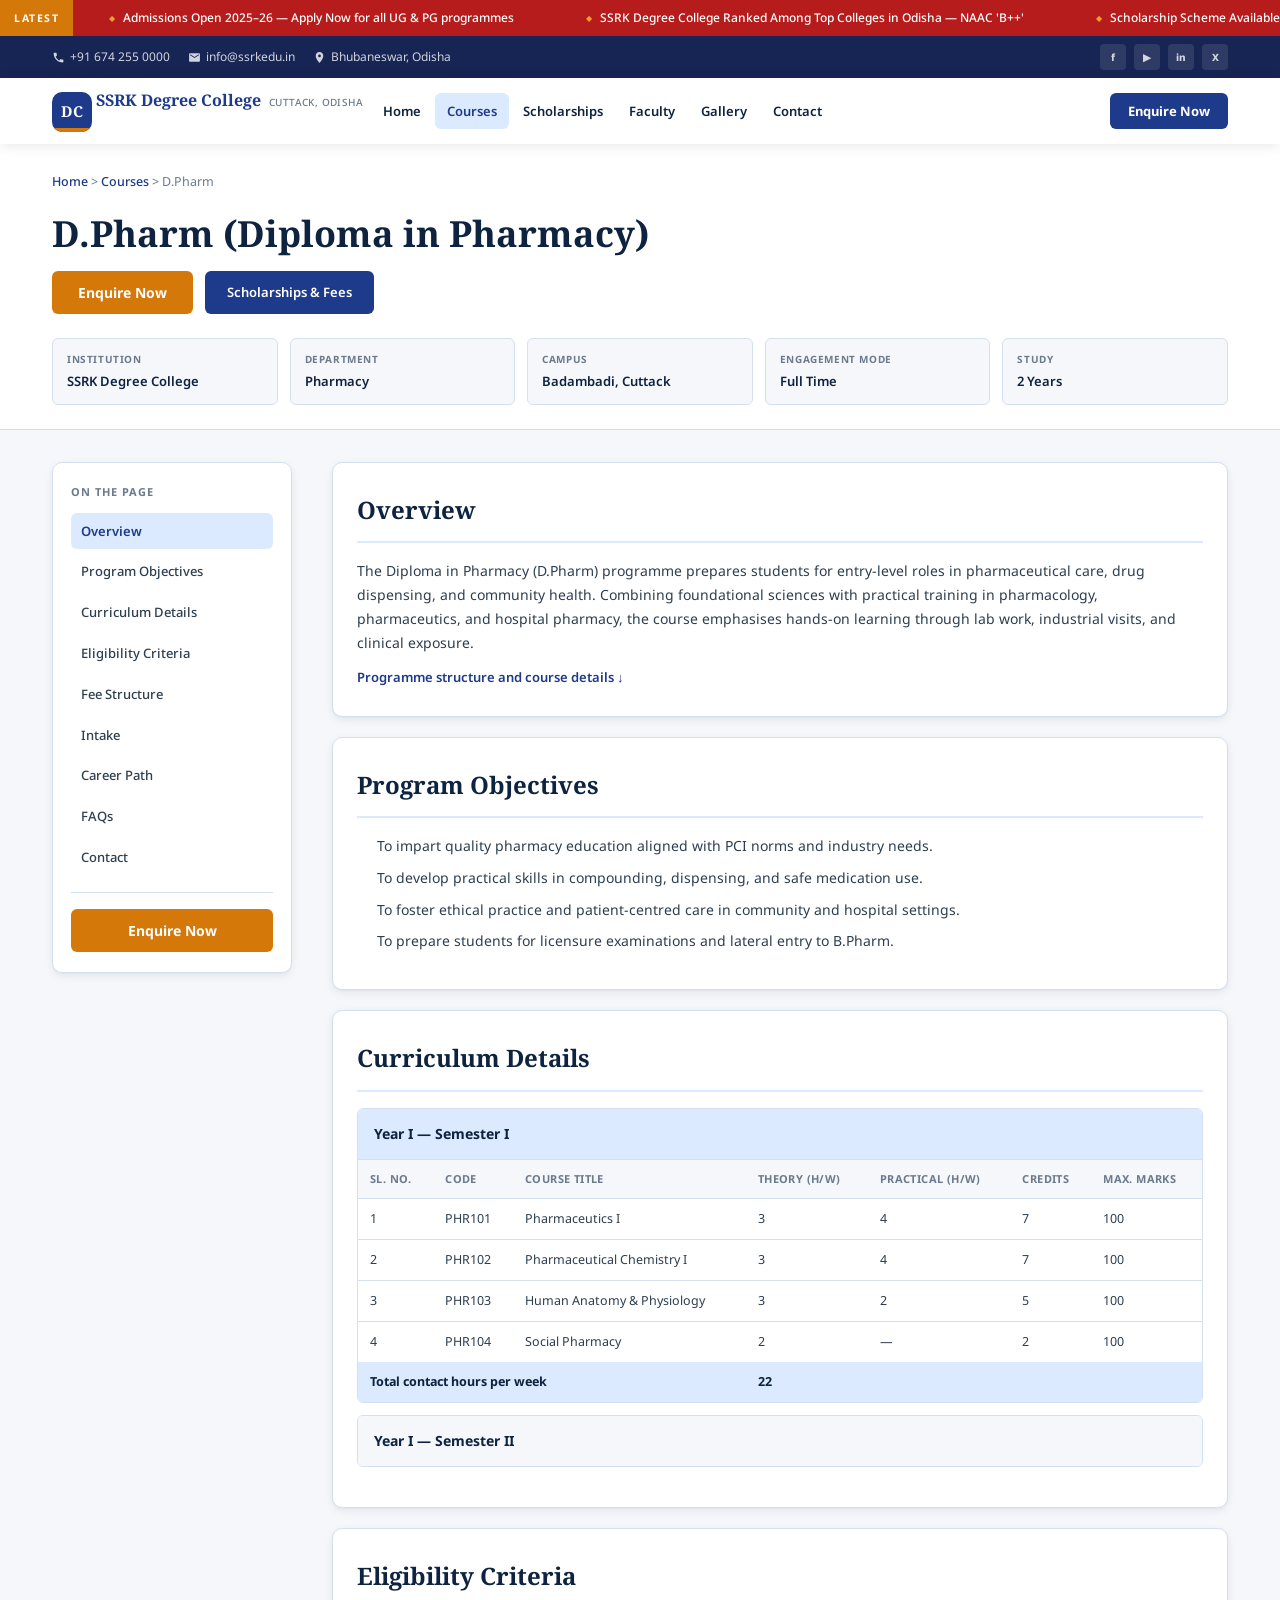
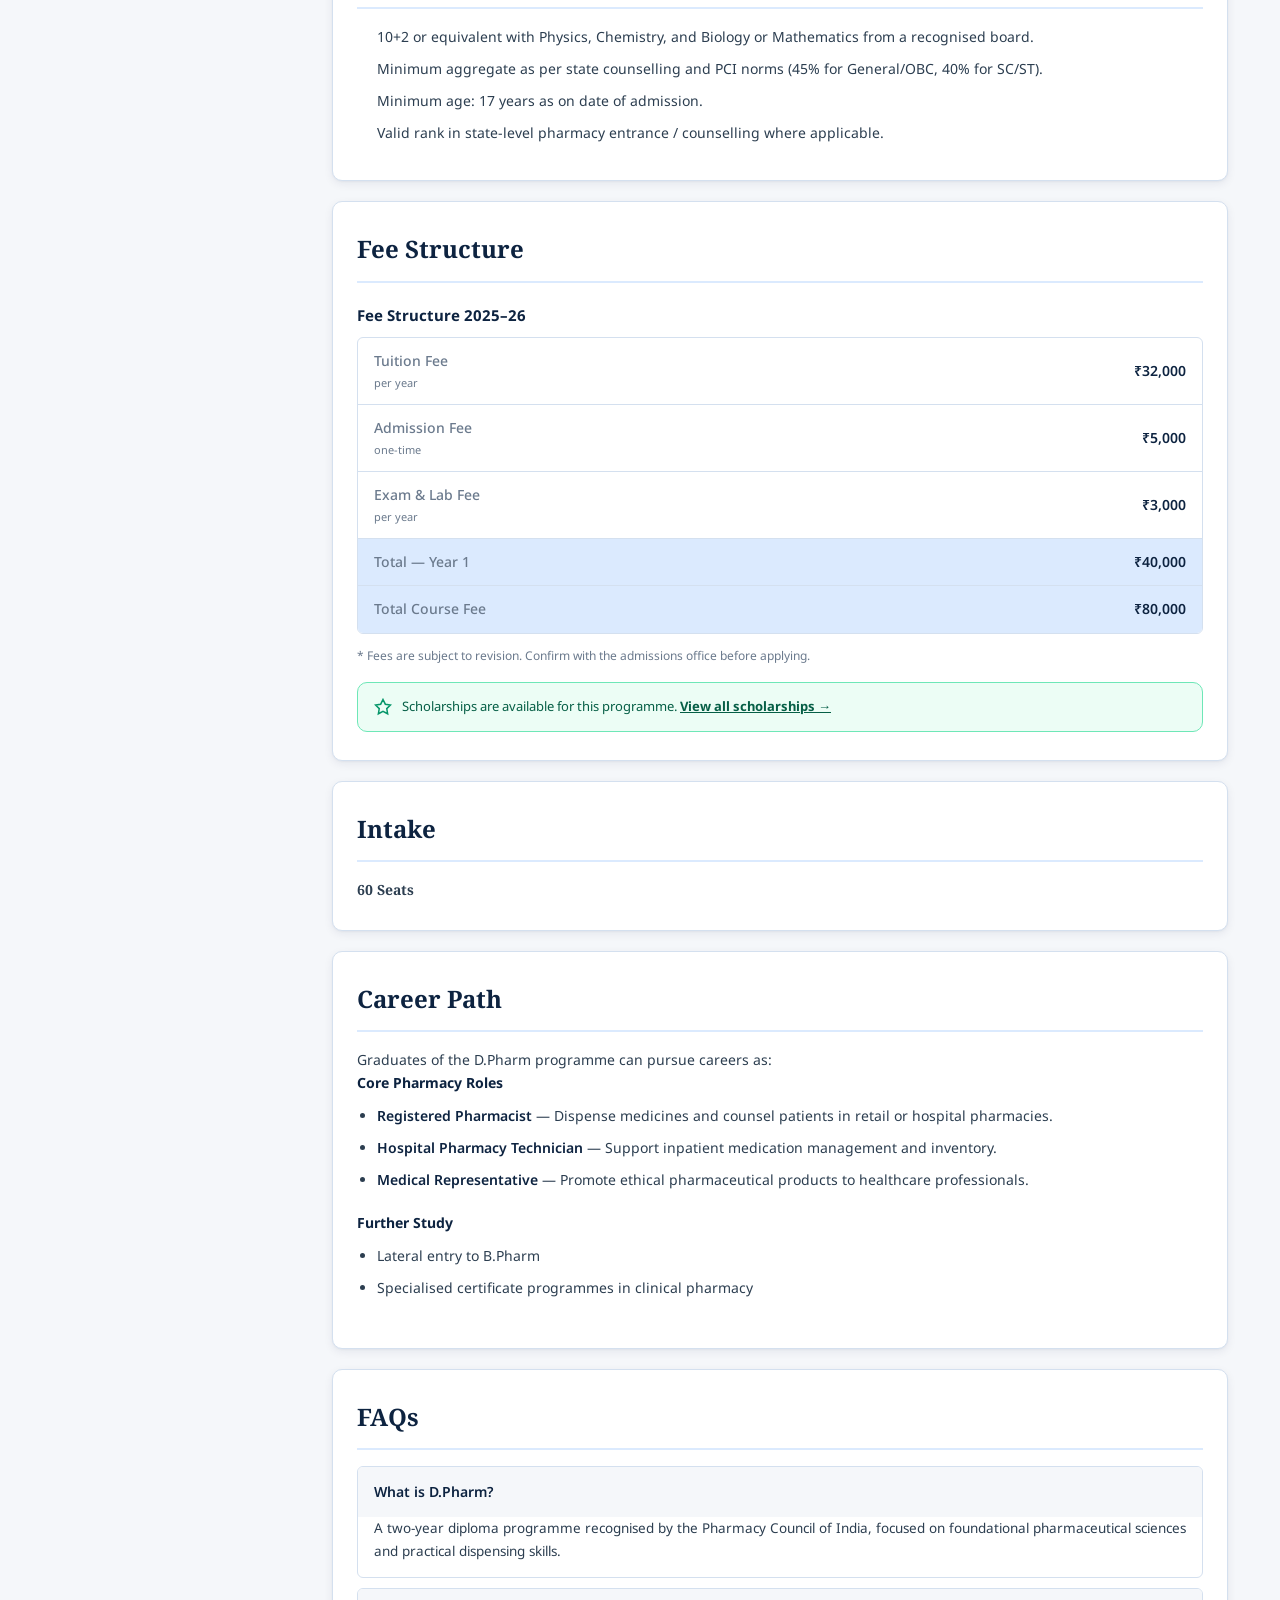
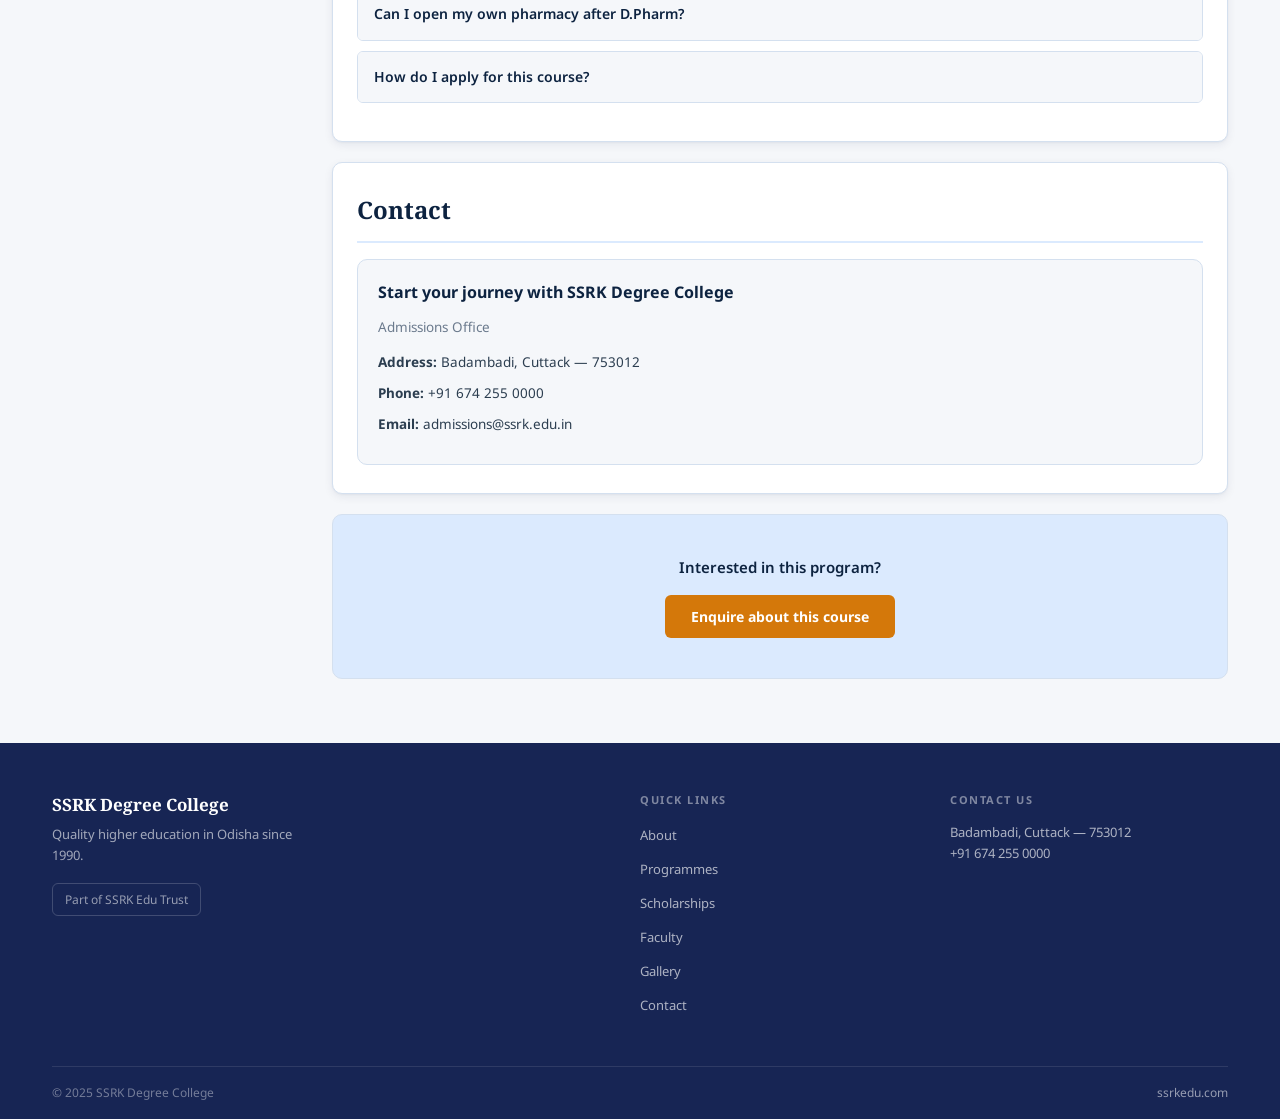
==== commit e96bedd8: "chore : building dev process" ====
--- a/education-website/institution/Course-Detail.html
+++ b/education-website/institution/Course-Detail.html
@@ -9,74 +9,105 @@
 <link rel="stylesheet" href="_components/institution-header.css">
 <link href="https://fonts.googleapis.com/css2?family=Noto+Sans:wght@400;500;600;700&family=Noto+Serif:wght@400;600;700&display=swap" rel="stylesheet">
 <style>
-:root{--blue-deep:#172554;--blue-primary:#1E3A8A;--blue-light:#DBEAFE;--saffron:#D4780A;--saffron-lt:#F0A030;--white:#fff;--bg:#F5F7FA;--text-h:#0D2340;--text-b:#2C3E50;--text-m:#6B7A8D;--border:#D4E0EF;--r-sm:6px;--r-md:10px;--r-lg:16px;--sh-sm:0 1px 2px rgba(13,35,64,.04),0 3px 10px rgba(13,35,64,.07);--sh-md:0 8px 20px rgba(13,35,64,.10),0 2px 6px rgba(13,35,64,.05);--sh-lg:0 18px 44px rgba(13,35,64,.15),0 4px 12px rgba(13,35,64,.07);--tr:.28s ease;--ff:'Noto Sans',sans-serif;--fs:'Noto Serif',serif}
+:root{--blue-deep:#172554;--blue-primary:#1E3A8A;--blue-mid:#3B5998;--blue-light:#DBEAFE;--saffron:#D4780A;--saffron-lt:#F0A030;--white:#fff;--bg:#F5F7FA;--text-h:#0D2340;--text-b:#2C3E50;--text-m:#6B7A8D;--border:#D4E0EF;--r-sm:6px;--r-md:10px;--r-lg:16px;--sh-sm:0 1px 2px rgba(13,35,64,.04),0 3px 10px rgba(13,35,64,.07);--sh-md:0 8px 20px rgba(13,35,64,.10),0 2px 6px rgba(13,35,64,.05);--sh-lg:0 18px 44px rgba(13,35,64,.15),0 4px 12px rgba(13,35,64,.07);--tr:.28s ease;--ff:'Noto Sans',sans-serif;--fs:'Noto Serif',serif}
 *,*::before,*::after{box-sizing:border-box;margin:0;padding:0}html{scroll-behavior:smooth}
 body{font-family:var(--ff);color:var(--text-b);background:var(--white);font-size:15px;line-height:1.6;overflow-x:clip}
 a{text-decoration:none;color:inherit}ul{list-style:none}button{cursor:pointer;border:none;background:none;font-family:inherit}
 .container{width:100%;max-width:1240px;margin:0 auto;padding:0 16px}
 @media(min-width:768px){.container{padding:0 24px}}@media(min-width:1024px){.container{padding:0 32px}}
-/* COURSE HERO */
-.course-hero{padding:14px 0;position:relative;border-bottom:1px solid rgba(255,255,255,.12)}
-.course-hero-inner{position:relative;z-index:1;display:flex;align-items:center;justify-content:space-between;flex-wrap:wrap;gap:10px 24px}
-.course-hero-left{display:flex;align-items:center;gap:12px;flex-wrap:wrap}
-.page-breadcrumb{display:flex;align-items:center;gap:6px;font-size:11px;color:rgba(255,255,255,.5);flex-wrap:wrap;margin-bottom:6px}
-.page-breadcrumb a{color:rgba(255,255,255,.5)}
-.page-breadcrumb a:hover{color:rgba(255,255,255,.85)}
-.page-breadcrumb span{color:rgba(255,255,255,.3)}
-.course-tag{font-size:10px;font-weight:700;letter-spacing:.8px;text-transform:uppercase;padding:3px 10px;border-radius:10px;background:rgba(255,255,255,.18);border:1px solid rgba(255,255,255,.28);color:#fff;white-space:nowrap}
-.course-h1{font-family:var(--fs);font-size:clamp(15px,2vw,19px);font-weight:700;color:#fff;line-height:1.2}
-.course-h1-sub{font-size:12px;color:rgba(255,255,255,.65);margin-top:1px}
-.course-meta-bar{display:flex;flex-wrap:wrap;gap:6px 18px}
-.cmb-item{display:flex;align-items:center;gap:6px;font-size:12px;color:rgba(255,255,255,.82);font-weight:500}
-.cmb-item svg{width:13px;height:13px;opacity:.7}
-/* CONTENT GRID */
-.content-grid{display:grid;gap:40px;padding:56px 0}
-@media(min-width:1024px){.content-grid{grid-template-columns:1fr 380px;align-items:start}}
-/* TABS */
-.tab-bar{display:flex;gap:0;border-bottom:2px solid var(--border);margin-bottom:32px;overflow-x:auto;scrollbar-width:none}
-.tab-bar::-webkit-scrollbar{display:none}
-.tab-btn{padding:12px 20px;font-size:13.5px;font-weight:600;color:var(--text-m);white-space:nowrap;border-bottom:2px solid transparent;margin-bottom:-2px;transition:var(--tr);cursor:pointer;background:none;border-top:none;border-left:none;border-right:none}
-.tab-btn.active{color:var(--blue-primary);border-bottom-color:var(--blue-primary)}
-.tab-btn:hover:not(.active){color:var(--text-h)}
-.tab-panel{display:none}.tab-panel.active{display:block}
-/* CONTENT STYLES */
-.content-p{font-size:15px;color:var(--text-b);line-height:1.85;margin-bottom:16px}
-.content-h3{font-family:var(--fs);font-size:18px;font-weight:700;color:var(--text-h);margin:24px 0 10px}
-.check-list{display:flex;flex-direction:column;gap:9px;margin-bottom:16px}
-.check-item{display:flex;align-items:flex-start;gap:9px;font-size:14px;color:var(--text-b)}
-.check-dot{width:20px;height:20px;background:var(--blue-light);border-radius:50%;display:flex;align-items:center;justify-content:center;flex-shrink:0;margin-top:2px}
-.check-dot svg{width:10px;height:10px}
-/* SIDEBAR CARD */
-.sidebar-card{background:#fff;border:1.5px solid var(--border);border-radius:var(--r-lg);padding:24px;box-shadow:var(--sh-md);position:sticky;top:86px}
-.sidebar-title{font-family:var(--fs);font-size:17px;font-weight:700;color:var(--text-h);margin-bottom:16px}
-.sidebar-stat{display:flex;justify-content:space-between;align-items:center;padding:10px 0;border-bottom:1px solid var(--border);font-size:14px}
-.sidebar-stat:last-of-type{border-bottom:none}
-.sidebar-stat-label{color:var(--text-m);font-weight:500}
-.sidebar-stat-value{font-weight:700;color:var(--text-h)}
-.enquire-btn{display:block;width:100%;padding:13px;background:var(--blue-primary);color:#fff;border-radius:var(--r-sm);font-size:15px;font-weight:700;text-align:center;margin-top:16px;transition:var(--tr);border:none;cursor:pointer}
-.enquire-btn:hover{background:var(--blue-deep);transform:translateY(-2px);box-shadow:0 8px 18px rgba(30,58,138,.32)}
-.schol-teaser{background:linear-gradient(135deg,#DCFCE7,#D1FAE5);border-radius:var(--r-md);padding:14px 16px;margin-top:12px;display:flex;align-items:flex-start;gap:10px}
-.schol-teaser svg{width:18px;height:18px;flex-shrink:0;color:#059669;margin-top:2px}
-.schol-teaser p{font-size:13px;color:#065F46;line-height:1.5}
-.schol-teaser a{color:#065F46;font-weight:700;text-decoration:underline}
-/* FEE TABLE */
-.fee-table{border:1.5px solid var(--border);border-radius:var(--r-md);overflow:hidden;margin-bottom:20px}
+
+.btn-primary{display:inline-flex;align-items:center;justify-content:center;gap:8px;background:var(--saffron);color:#fff;padding:12px 26px;border-radius:var(--r-sm);font-weight:700;font-size:14px;transition:var(--tr);border:none;cursor:pointer}
+.btn-primary:hover{background:#b5660a;transform:translateY(-2px);box-shadow:0 9px 20px rgba(212,120,10,.38)}
+.btn-blue{display:inline-flex;align-items:center;justify-content:center;gap:6px;background:var(--blue-primary);color:#fff;padding:10px 22px;border-radius:var(--r-sm);font-size:13px;font-weight:600;transition:var(--tr);border:none;cursor:pointer}
+.btn-blue:hover{background:var(--blue-deep);transform:translateY(-2px);box-shadow:0 8px 16px rgba(30,58,138,.3)}
+
+.breadcrumb{font-size:12.5px;color:var(--text-m);margin-bottom:20px}
+.breadcrumb a{color:var(--blue-primary);font-weight:500}
+.breadcrumb a:hover{text-decoration:underline}
+
+.course-hero{background:var(--white);border-bottom:1px solid var(--border);padding:28px 0 24px}
+.course-hero h1{font-family:var(--fs);font-size:clamp(26px,4vw,36px);font-weight:700;color:var(--text-h);line-height:1.2;margin-bottom:16px}
+.course-hero-actions{display:flex;flex-wrap:wrap;gap:12px;margin-bottom:24px}
+.course-meta-grid{display:grid;grid-template-columns:repeat(auto-fit,minmax(140px,1fr));gap:12px}
+.course-meta-item{background:var(--bg);border:1px solid var(--border);border-radius:var(--r-sm);padding:12px 14px}
+.course-meta-item dt{font-size:10px;font-weight:700;text-transform:uppercase;letter-spacing:.6px;color:var(--text-m);margin-bottom:4px}
+.course-meta-item dd{font-size:13px;font-weight:600;color:var(--text-h)}
+
+.course-main{background:var(--bg);padding:32px 0 64px}
+.course-layout{display:grid;gap:32px;align-items:start}
+
+.course-toc-mobile{margin-bottom:4px}
+.course-toc-mobile label{display:block;font-size:11px;font-weight:700;text-transform:uppercase;letter-spacing:.5px;color:var(--text-m);margin-bottom:6px}
+.course-toc-mobile select{width:100%;padding:12px 14px;border:1.5px solid var(--border);border-radius:var(--r-sm);font-family:var(--ff);font-size:14px;background:var(--white);color:var(--text-b)}
+
+.course-toc{background:var(--white);border:1.5px solid var(--border);border-radius:var(--r-md);padding:20px 18px;box-shadow:var(--sh-sm)}
+.course-toc h2{font-size:11px;font-weight:700;text-transform:uppercase;letter-spacing:1px;color:var(--text-m);margin-bottom:12px}
+.course-toc li{margin-bottom:4px}
+.course-toc a{display:block;padding:8px 10px;border-radius:var(--r-sm);font-size:13px;font-weight:500;color:var(--text-b);transition:background var(--tr),color var(--tr)}
+.course-toc a:hover,.course-toc a.active{background:var(--blue-light);color:var(--blue-primary);font-weight:600}
+.course-toc-cta{margin-top:16px;padding-top:16px;border-top:1px solid var(--border)}
+.course-toc-cta .btn-primary{width:100%}
+
+.course-body{min-width:0}
+.course-section{background:var(--white);border:1.5px solid var(--border);border-radius:var(--r-md);padding:28px 24px;margin-bottom:20px;box-shadow:var(--sh-sm)}
+.course-section h2{font-family:var(--fs);font-size:clamp(20px,3vw,24px);font-weight:700;color:var(--text-h);margin-bottom:16px;padding-bottom:12px;border-bottom:2px solid var(--blue-light)}
+.course-section h3{font-size:15px;font-weight:700;color:var(--text-h);margin:20px 0 10px}
+.course-section p,.course-section li{font-size:14px;color:var(--text-b);line-height:1.7}
+.course-section ul{padding-left:20px;margin-top:8px}
+.course-section li{margin-bottom:8px}
+.course-link-inline{display:inline-flex;align-items:center;gap:4px;margin-top:12px;font-size:13px;font-weight:600;color:var(--blue-primary)}
+.course-link-inline:hover{color:var(--blue-deep)}
+
+.data-table-wrap{overflow-x:auto;margin-top:12px;border:1px solid var(--border);border-radius:var(--r-sm)}
+.data-table{width:100%;border-collapse:collapse;font-size:12.5px;min-width:560px}
+.data-table th,.data-table td{padding:10px 12px;text-align:left;border-bottom:1px solid var(--border)}
+.data-table th{background:var(--bg);font-size:11px;font-weight:700;text-transform:uppercase;letter-spacing:.4px;color:var(--text-m)}
+.data-table tr:last-child td{border-bottom:none}
+.data-table tfoot td{font-weight:700;background:var(--blue-light);color:var(--text-h)}
+
+.curriculum-semester{border:1px solid var(--border);border-radius:var(--r-sm);margin-bottom:12px;overflow:hidden}
+.curriculum-semester summary{padding:14px 16px;font-weight:700;font-size:14px;color:var(--text-h);background:var(--bg);cursor:pointer;list-style:none}
+.curriculum-semester summary::-webkit-details-marker{display:none}
+.curriculum-semester[open] summary{border-bottom:1px solid var(--border);background:var(--blue-light)}
+.curriculum-semester .data-table-wrap{margin:0;border:none;border-radius:0}
+
+.intake-highlight{font-family:var(--fs);font-size:clamp(22px,3vw,28px);font-weight:700;color:var(--blue-primary)}
+.career-group{margin-bottom:20px}
+.career-group h3{font-size:14px;margin-top:0;margin-bottom:10px}
+.career-group ul{list-style:disc}
+.career-group li strong{color:var(--text-h);font-weight:600}
+
+.faq-list{margin-top:8px}
+.faq-item{border:1px solid var(--border);border-radius:var(--r-sm);margin-bottom:10px;overflow:hidden}
+.faq-item summary{padding:14px 16px;font-weight:600;font-size:14px;color:var(--text-h);background:var(--bg);cursor:pointer;list-style:none}
+.faq-item summary::-webkit-details-marker{display:none}
+.faq-item p{padding:0 16px 14px;margin:0;font-size:13.5px}
+
+.contact-card{background:var(--bg);border:1px solid var(--border);border-radius:var(--r-md);padding:20px}
+.contact-card h3{margin-top:0;font-size:16px}
+.contact-card ul{list-style:none;padding-left:0;margin-top:12px}
+.contact-card li{margin-bottom:8px;font-size:13.5px}
+
+.cta-band{background:var(--blue-light);padding:40px 24px;border-radius:var(--r-md);text-align:center;border:1.5px solid var(--border)}
+.cta-band p{margin-bottom:16px;font-size:15px;font-weight:600;color:var(--text-h)}
+
+.fee-table{border:1.5px solid var(--border);border-radius:var(--r-sm);overflow:hidden}
 .fee-row{display:flex;justify-content:space-between;align-items:center;padding:12px 16px;font-size:14px;border-bottom:1px solid var(--border)}
 .fee-row:last-child{border-bottom:none}
 .fee-row.total{background:var(--blue-light);font-weight:700;color:var(--text-h)}
-.fee-row.total .fee-val{color:var(--blue-primary);font-size:15px}
 .fee-lbl{color:var(--text-m);font-weight:500}
 .fee-note{font-size:11px;color:var(--text-m);margin-top:2px}
 .fee-val{font-weight:600;color:var(--text-h);text-align:right}
-.schol-link-box{background:#ECFDF5;border:1.5px solid #6EE7B7;border-radius:var(--r-md);padding:14px 16px;display:flex;align-items:flex-start;gap:10px;margin-top:8px}
+.schol-link-box{background:#ECFDF5;border:1.5px solid #6EE7B7;border-radius:var(--r-md);padding:14px 16px;display:flex;align-items:flex-start;gap:10px;margin-top:16px}
 .schol-link-box svg{width:18px;height:18px;flex-shrink:0;stroke:#059669;fill:none;margin-top:1px}
 .schol-link-box p{font-size:13px;color:#065F46;line-height:1.5}
 .schol-link-box a{color:#065F46;font-weight:700;text-decoration:underline}
-@media(min-width:540px){.related-grid{grid-template-columns:1fr 1fr}}
-.rel-card{background:var(--bg);border:1.5px solid var(--border);border-radius:var(--r-md);padding:18px;transition:var(--tr);cursor:pointer}
-.rel-card:hover{border-color:var(--blue-primary);background:var(--blue-light)}
-.rel-name{font-family:var(--fs);font-size:16px;font-weight:700;color:var(--text-h);margin-bottom:4px}
-.rel-dur{font-size:12px;color:var(--text-m)}
+
+.simple-list{display:flex;flex-direction:column;gap:9px}
+.simple-item{display:flex;align-items:flex-start;gap:9px;font-size:14px;color:var(--text-b)}
+.check-dot{width:20px;height:20px;background:var(--blue-light);border-radius:50%;display:flex;align-items:center;justify-content:center;flex-shrink:0;margin-top:2px}
+.check-dot svg{width:10px;height:10px}
+
 /* ENQUIRY MODAL */
 .modal-overlay{position:fixed;inset:0;background:rgba(0,0,0,.6);z-index:2000;display:none;align-items:flex-end;justify-content:center;pointer-events:none}
 .modal-overlay.open{pointer-events:all}
@@ -103,7 +134,7 @@
 .ms-icon svg{width:32px;height:32px;stroke:#16a34a;fill:none}
 .ms-icon ~ h3{font-family:var(--fs);font-size:18px;font-weight:700;color:var(--text-h);margin-bottom:8px}
 .ms-icon ~ h3 ~ p{font-size:13.5px;color:var(--text-m);line-height:1.6;max-width:260px;margin:0 auto}
-/* FOOTER */
+
 .site-footer{background:var(--blue-deep);color:rgba(255,255,255,.75);padding:48px 0 0}
 .footer-grid{display:grid;gap:32px;padding-bottom:40px}@media(min-width:768px){.footer-grid{grid-template-columns:2fr 1fr 1fr}}
 .footer-brand .fn{font-family:var(--fs);font-size:17px;font-weight:700;color:#fff;display:block;margin-bottom:6px}
@@ -113,14 +144,20 @@
 .footer-col ul li{margin-bottom:10px}.footer-col ul li a{font-size:13px;color:rgba(255,255,255,.65)}.footer-col ul li a:hover{color:#fff}
 .footer-bottom{border-top:1px solid rgba(255,255,255,.1);padding:16px 0;display:flex;align-items:center;justify-content:space-between;flex-wrap:wrap;gap:8px;font-size:12px;color:rgba(255,255,255,.4)}
 .footer-bottom a{color:rgba(255,255,255,.55)}
-/* MOBILE STICKY */
+
 .sticky-cta{position:fixed;bottom:0;left:0;right:0;z-index:990;background:#fff;border-top:1px solid var(--border);padding:10px 16px;box-shadow:0 -4px 20px rgba(0,0,0,.12);display:flex;gap:10px}
 @media(min-width:1024px){.sticky-cta{display:none}}
 .sticky-cta a,.sticky-cta button{flex:1;text-align:center;padding:12px;border-radius:var(--r-sm);font-size:14px;font-weight:700;cursor:pointer}
 .sticky-call{background:var(--bg);color:var(--text-h);border:1.5px solid var(--border);text-decoration:none;display:flex;align-items:center;justify-content:center}
 .sticky-enquire{background:var(--blue-primary);color:#fff;border:none}
 
+@media(min-width:1024px){
+  .course-layout{grid-template-columns:240px 1fr;gap:40px}
+  .course-toc{position:sticky;top:88px}
+  .course-toc-mobile{display:none}
+}
 @media(max-width:1023px){body{padding-bottom:72px}}
+@media(max-width:767px){.form-row{grid-template-columns:1fr}}
 </style>
 </head>
 <body>
@@ -131,148 +168,214 @@
 <div id="inst-header-mount" data-active="courses" data-enquire-button="true"></div>
 <script src="_components/institution-header.js"></script>
 
-<!-- COURSE HERO (populated by JS) -->
-<section class="course-hero" id="courseHero">
-  <div class="container course-hero-inner">
-    <div class="course-hero-left">
-      <div>
-        <div class="page-breadcrumb"><a href="index.html">Home</a><span>/</span><a href="Courses.html">Courses</a><span>/</span><span id="bcCourse" style="color:rgba(255,255,255,.75)">D.Pharm</span></div>
-        <div style="display:flex;align-items:center;gap:10px;flex-wrap:wrap">
-          <div class="course-tag" id="heroTag">Pharmacy</div>
-          <h1 class="course-h1" id="heroName">D.Pharm</h1>
+<main>
+  <section class="course-hero">
+    <div class="container">
+      <p class="breadcrumb"><a href="index.html">Home</a> &gt; <a href="Courses.html">Courses</a> &gt; <span id="bcCourse">D.Pharm</span></p>
+      <h1 id="heroTitle">D.Pharm (Diploma in Pharmacy)</h1>
+      <div class="course-hero-actions">
+        <button type="button" class="btn-primary" onclick="openModal()">Enquire Now</button>
+        <a href="Scholarships.html" class="btn-blue">Scholarships &amp; Fees</a>
+      </div>
+      <dl class="course-meta-grid">
+        <div class="course-meta-item"><dt>Institution</dt><dd id="metaInstitution">SSRK Degree College</dd></div>
+        <div class="course-meta-item"><dt>Department</dt><dd id="metaDepartment">Pharmacy</dd></div>
+        <div class="course-meta-item"><dt>Campus</dt><dd id="metaCampus">Badambadi, Cuttack</dd></div>
+        <div class="course-meta-item"><dt>Engagement Mode</dt><dd id="metaMode">Full Time</dd></div>
+        <div class="course-meta-item"><dt>Study</dt><dd id="metaStudy">2 Years</dd></div>
+      </dl>
+    </div>
+  </section>
+
+  <section class="course-main">
+    <div class="container course-layout">
+
+      <div class="course-toc-mobile">
+        <label for="courseJump">On the page</label>
+        <select id="courseJump" aria-label="Jump to section">
+          <option value="#overview">Overview</option>
+          <option value="#objectives">Program Objectives</option>
+          <option value="#curriculum">Curriculum Details</option>
+          <option value="#eligibility">Eligibility Criteria</option>
+          <option value="#fees">Fee Structure</option>
+          <option value="#intake">Intake</option>
+          <option value="#career">Career Path</option>
+          <option value="#faqs">FAQs</option>
+          <option value="#contact">Contact</option>
+        </select>
+      </div>
+
+      <aside class="course-toc" aria-label="On the page navigation">
+        <h2>On the page</h2>
+        <nav>
+          <ul>
+            <li><a href="#overview" class="toc-link active">Overview</a></li>
+            <li><a href="#objectives" class="toc-link">Program Objectives</a></li>
+            <li><a href="#curriculum" class="toc-link">Curriculum Details</a></li>
+            <li><a href="#eligibility" class="toc-link">Eligibility Criteria</a></li>
+            <li><a href="#fees" class="toc-link">Fee Structure</a></li>
+            <li><a href="#intake" class="toc-link">Intake</a></li>
+            <li><a href="#career" class="toc-link">Career Path</a></li>
+            <li><a href="#faqs" class="toc-link">FAQs</a></li>
+            <li><a href="#contact" class="toc-link">Contact</a></li>
+          </ul>
+        </nav>
+        <div class="course-toc-cta">
+          <button type="button" class="btn-primary" onclick="openModal()">Enquire Now</button>
         </div>
-        <p class="course-h1-sub" id="heroFull">Diploma in Pharmacy</p>
+      </aside>
+
+      <div class="course-body">
+
+        <section id="overview" class="course-section">
+          <h2>Overview</h2>
+          <p id="overviewText">The Diploma in Pharmacy (D.Pharm) programme prepares students for entry-level roles in pharmaceutical care, drug dispensing, and community health. Combining foundational sciences with practical training in pharmacology, pharmaceutics, and hospital pharmacy, the course emphasises hands-on learning through lab work, industrial visits, and clinical exposure.</p>
+          <a href="#curriculum" class="course-link-inline">Programme structure and course details ↓</a>
+        </section>
+
+        <section id="objectives" class="course-section">
+          <h2>Program Objectives</h2>
+          <ul id="objectivesList">
+            <li>To impart quality pharmacy education aligned with PCI norms and industry needs.</li>
+            <li>To develop practical skills in compounding, dispensing, and safe medication use.</li>
+            <li>To foster ethical practice and patient-centred care in community and hospital settings.</li>
+            <li>To prepare students for licensure examinations and lateral entry to B.Pharm.</li>
+          </ul>
+        </section>
+
+        <section id="curriculum" class="course-section">
+          <h2>Curriculum Details</h2>
+          <div id="curriculumContent">
+            <details class="curriculum-semester" open>
+              <summary>Year I — Semester I</summary>
+              <div class="data-table-wrap">
+                <table class="data-table">
+                  <thead>
+                    <tr><th>Sl. No.</th><th>Code</th><th>Course Title</th><th>Theory (h/W)</th><th>Practical (h/W)</th><th>Credits</th><th>Max. Marks</th></tr>
+                  </thead>
+                  <tbody>
+                    <tr><td>1</td><td>PHR101</td><td>Pharmaceutics I</td><td>3</td><td>4</td><td>7</td><td>100</td></tr>
+                    <tr><td>2</td><td>PHR102</td><td>Pharmaceutical Chemistry I</td><td>3</td><td>4</td><td>7</td><td>100</td></tr>
+                    <tr><td>3</td><td>PHR103</td><td>Human Anatomy &amp; Physiology</td><td>3</td><td>2</td><td>5</td><td>100</td></tr>
+                    <tr><td>4</td><td>PHR104</td><td>Social Pharmacy</td><td>2</td><td>—</td><td>2</td><td>100</td></tr>
+                  </tbody>
+                  <tfoot><tr><td colspan="3">Total contact hours per week</td><td colspan="4">22</td></tr></tfoot>
+                </table>
+              </div>
+            </details>
+            <details class="curriculum-semester">
+              <summary>Year I — Semester II</summary>
+              <div class="data-table-wrap">
+                <table class="data-table">
+                  <thead>
+                    <tr><th>Sl. No.</th><th>Code</th><th>Course Title</th><th>Theory (h/W)</th><th>Practical (h/W)</th><th>Credits</th><th>Max. Marks</th></tr>
+                  </thead>
+                  <tbody>
+                    <tr><td>1</td><td>PHR201</td><td>Pharmaceutics II</td><td>3</td><td>4</td><td>7</td><td>100</td></tr>
+                    <tr><td>2</td><td>PHR202</td><td>Pharmaceutical Chemistry II</td><td>3</td><td>4</td><td>7</td><td>100</td></tr>
+                    <tr><td>3</td><td>PHR203</td><td>Pharmacology &amp; Toxicology</td><td>3</td><td>2</td><td>5</td><td>100</td></tr>
+                  </tbody>
+                </table>
+              </div>
+            </details>
+          </div>
+        </section>
+
+        <section id="eligibility" class="course-section">
+          <h2>Eligibility Criteria</h2>
+          <ul id="eligibilityList">
+            <li>10+2 or equivalent with Physics, Chemistry, and Biology or Mathematics from a recognised board.</li>
+            <li>Minimum aggregate as per state counselling and PCI norms (45% for General/OBC, 40% for SC/ST).</li>
+            <li>Minimum age: 17 years as on date of admission.</li>
+            <li>Valid rank in state-level pharmacy entrance / counselling where applicable.</li>
+          </ul>
+        </section>
+
+        <section id="fees" class="course-section">
+          <h2>Fee Structure</h2>
+          <h3>Fee Structure 2025–26</h3>
+          <div class="fee-table" id="feeTable"></div>
+          <p style="font-size:12px;color:var(--text-m);margin-top:12px">* Fees are subject to revision. Confirm with the admissions office before applying.</p>
+          <div class="schol-link-box">
+            <svg viewBox="0 0 24 24" stroke-width="2"><polygon points="12 2 15.09 8.26 22 9.27 17 14.14 18.18 21.02 12 17.77 5.82 21.02 7 14.14 2 9.27 8.91 8.26 12 2"/></svg>
+            <p>Scholarships are available for this programme. <a href="Scholarships.html">View all scholarships →</a></p>
+          </div>
+        </section>
+
+        <section id="intake" class="course-section">
+          <h2>Intake</h2>
+          <p class="intake-highlight"><span id="intakeSeats">60</span> Seats</p>
+        </section>
+
+        <section id="career" class="course-section">
+          <h2>Career Path</h2>
+          <p id="careerIntro">Graduates of the D.Pharm programme can pursue careers as:</p>
+          <div id="careerContent">
+            <div class="career-group">
+              <h3>Core Pharmacy Roles</h3>
+              <ul>
+                <li><strong>Registered Pharmacist</strong> — Dispense medicines and counsel patients in retail or hospital pharmacies.</li>
+                <li><strong>Hospital Pharmacy Technician</strong> — Support inpatient medication management and inventory.</li>
+                <li><strong>Medical Representative</strong> — Promote ethical pharmaceutical products to healthcare professionals.</li>
+              </ul>
+            </div>
+            <div class="career-group">
+              <h3>Further Study</h3>
+              <ul>
+                <li>Lateral entry to B.Pharm</li>
+                <li>Specialised certificate programmes in clinical pharmacy</li>
+              </ul>
+            </div>
+          </div>
+        </section>
+
+        <section id="faqs" class="course-section">
+          <h2>FAQs</h2>
+          <div class="faq-list" id="faqList">
+            <details class="faq-item" open>
+              <summary>What is D.Pharm?</summary>
+              <p>A two-year diploma programme recognised by the Pharmacy Council of India, focused on foundational pharmaceutical sciences and practical dispensing skills.</p>
+            </details>
+            <details class="faq-item">
+              <summary>Can I open my own pharmacy after D.Pharm?</summary>
+              <p>Graduates must register with the State Pharmacy Council and meet local licensing requirements before practising independently.</p>
+            </details>
+            <details class="faq-item">
+              <summary>How do I apply for this course?</summary>
+              <p>Submit an enquiry on this page or contact admissions. Our team will guide you through counselling, documents, and fee payment.</p>
+            </details>
+          </div>
+        </section>
+
+        <section id="contact" class="course-section">
+          <h2>Contact</h2>
+          <div class="contact-card">
+            <h3 id="contactHeading">Start your journey with SSRK Degree College</h3>
+            <p style="font-size:13.5px;color:var(--text-m);margin-top:8px">Admissions Office</p>
+            <ul>
+              <li><strong>Address:</strong> Badambadi, Cuttack — 753012</li>
+              <li><strong>Phone:</strong> +91 674 255 0000</li>
+              <li><strong>Email:</strong> admissions@ssrk.edu.in</li>
+            </ul>
+          </div>
+        </section>
+
+        <div class="cta-band">
+          <p>Interested in this program?</p>
+          <button type="button" class="btn-primary" onclick="openModal()">Enquire about this course</button>
+        </div>
+
       </div>
     </div>
-    <div class="course-meta-bar">
-      <div class="cmb-item"><svg viewBox="0 0 24 24" fill="none" stroke="currentColor" stroke-width="2"><circle cx="12" cy="12" r="10"/><polyline points="12 6 12 12 16 14"/></svg><span id="heroDur">2 Years</span></div>
-      <div class="cmb-item"><svg viewBox="0 0 24 24" fill="none" stroke="currentColor" stroke-width="2"><path d="M17 21v-2a4 4 0 0 0-4-4H5"/><circle cx="9" cy="7" r="4"/></svg><span id="heroSeats">60 Seats</span></div>
-      <div class="cmb-item"><svg viewBox="0 0 24 24" fill="none" stroke="currentColor" stroke-width="2"><path d="M22 11.08V12a10 10 0 1 1-5.93-9.14"/><polyline points="22 4 12 14.01 9 11.01"/></svg><span id="heroApproval">PCI Approved</span></div>
-    </div>
-  </div>
-</section>
-
-<!-- MAIN CONTENT -->
-<div class="container">
-  <div class="content-grid">
-    <!-- LEFT: TABS -->
-    <div>
-      <div class="tab-bar">
-        <button class="tab-btn active" onclick="switchTab('overview',this)">Overview</button>
-        <button class="tab-btn" onclick="switchTab('eligibility',this)">Eligibility</button>
-        <button class="tab-btn" onclick="switchTab('syllabus',this)">Syllabus</button>
-        <button class="tab-btn" onclick="switchTab('fees',this)">Fee Structure</button>
-        <button class="tab-btn" onclick="switchTab('careers',this)">Careers</button>
-      </div>
-
-      <div class="tab-panel active" id="tab-overview">
-        <p class="content-p" id="overviewText">The Diploma in Pharmacy (D.Pharm) is a two-year full-time programme approved by the Pharmacy Council of India and affiliated to the State Board of Technical Education, Odisha. It provides students with a strong foundation in pharmaceutical sciences, preparing them for careers across hospitals, retail pharmacies, and the pharmaceutical industry.</p>
-        <h3 class="content-h3">What You Will Learn</h3>
-        <div class="check-list" id="learnList">
-          <div class="check-item"><div class="check-dot"><svg viewBox="0 0 12 12" fill="none" stroke="#1E3A8A" stroke-width="2"><polyline points="2,6 5,9 10,3"/></svg></div>Pharmaceutical Chemistry and Drug Analysis</div>
-          <div class="check-item"><div class="check-dot"><svg viewBox="0 0 12 12" fill="none" stroke="#1E3A8A" stroke-width="2"><polyline points="2,6 5,9 10,3"/></svg></div>Pharmacognosy and Pharmacology</div>
-          <div class="check-item"><div class="check-dot"><svg viewBox="0 0 12 12" fill="none" stroke="#1E3A8A" stroke-width="2"><polyline points="2,6 5,9 10,3"/></svg></div>Hospital and Clinical Pharmacy</div>
-          <div class="check-item"><div class="check-dot"><svg viewBox="0 0 12 12" fill="none" stroke="#1E3A8A" stroke-width="2"><polyline points="2,6 5,9 10,3"/></svg></div>Drug Store Management and Regulations</div>
-        </div>
-      </div>
-
-      <div class="tab-panel" id="tab-eligibility">
-        <h3 class="content-h3">Eligibility Criteria</h3>
-        <div class="check-list">
-          <div class="check-item"><div class="check-dot"><svg viewBox="0 0 12 12" fill="none" stroke="#1E3A8A" stroke-width="2"><polyline points="2,6 5,9 10,3"/></svg></div>Passed Class 12 (10+2) with Physics and Chemistry as compulsory subjects</div>
-          <div class="check-item"><div class="check-dot"><svg viewBox="0 0 12 12" fill="none" stroke="#1E3A8A" stroke-width="2"><polyline points="2,6 5,9 10,3"/></svg></div>Mathematics or Biology as optional subject</div>
-          <div class="check-item"><div class="check-dot"><svg viewBox="0 0 12 12" fill="none" stroke="#1E3A8A" stroke-width="2"><polyline points="2,6 5,9 10,3"/></svg></div>Minimum 45% aggregate marks (40% for SC/ST candidates)</div>
-          <div class="check-item"><div class="check-dot"><svg viewBox="0 0 12 12" fill="none" stroke="#1E3A8A" stroke-width="2"><polyline points="2,6 5,9 10,3"/></svg></div>Minimum age: 17 years as on date of admission</div>
-        </div>
-        <h3 class="content-h3">Documents Required</h3>
-        <div class="check-list">
-          <div class="check-item"><div class="check-dot"><svg viewBox="0 0 12 12" fill="none" stroke="#1E3A8A" stroke-width="2"><polyline points="2,6 5,9 10,3"/></svg></div>Class 10 and 12 marksheets and certificates</div>
-          <div class="check-item"><div class="check-dot"><svg viewBox="0 0 12 12" fill="none" stroke="#1E3A8A" stroke-width="2"><polyline points="2,6 5,9 10,3"/></svg></div>Aadhaar card, caste certificate (if applicable)</div>
-          <div class="check-item"><div class="check-dot"><svg viewBox="0 0 12 12" fill="none" stroke="#1E3A8A" stroke-width="2"><polyline points="2,6 5,9 10,3"/></svg></div>4 passport-size photographs, migration certificate</div>
-        </div>
-      </div>
-
-      <div class="tab-panel" id="tab-syllabus">
-        <h3 class="content-h3">Year 1 — Core Subjects</h3>
-        <div class="check-list">
-          <div class="check-item"><div class="check-dot"><svg viewBox="0 0 12 12" fill="none" stroke="#1E3A8A" stroke-width="2"><polyline points="2,6 5,9 10,3"/></svg></div>Pharmaceutics — I</div>
-          <div class="check-item"><div class="check-dot"><svg viewBox="0 0 12 12" fill="none" stroke="#1E3A8A" stroke-width="2"><polyline points="2,6 5,9 10,3"/></svg></div>Pharmaceutical Chemistry — I</div>
-          <div class="check-item"><div class="check-dot"><svg viewBox="0 0 12 12" fill="none" stroke="#1E3A8A" stroke-width="2"><polyline points="2,6 5,9 10,3"/></svg></div>Pharmacognosy</div>
-          <div class="check-item"><div class="check-dot"><svg viewBox="0 0 12 12" fill="none" stroke="#1E3A8A" stroke-width="2"><polyline points="2,6 5,9 10,3"/></svg></div>Biochemistry and Clinical Pathology</div>
-          <div class="check-item"><div class="check-dot"><svg viewBox="0 0 12 12" fill="none" stroke="#1E3A8A" stroke-width="2"><polyline points="2,6 5,9 10,3"/></svg></div>Human Anatomy and Physiology</div>
-        </div>
-        <h3 class="content-h3">Year 2 — Advanced Subjects</h3>
-        <div class="check-list">
-          <div class="check-item"><div class="check-dot"><svg viewBox="0 0 12 12" fill="none" stroke="#1E3A8A" stroke-width="2"><polyline points="2,6 5,9 10,3"/></svg></div>Pharmaceutics — II</div>
-          <div class="check-item"><div class="check-dot"><svg viewBox="0 0 12 12" fill="none" stroke="#1E3A8A" stroke-width="2"><polyline points="2,6 5,9 10,3"/></svg></div>Pharmaceutical Chemistry — II</div>
-          <div class="check-item"><div class="check-dot"><svg viewBox="0 0 12 12" fill="none" stroke="#1E3A8A" stroke-width="2"><polyline points="2,6 5,9 10,3"/></svg></div>Pharmacology and Toxicology</div>
-          <div class="check-item"><div class="check-dot"><svg viewBox="0 0 12 12" fill="none" stroke="#1E3A8A" stroke-width="2"><polyline points="2,6 5,9 10,3"/></svg></div>Hospital and Clinical Pharmacy</div>
-          <div class="check-item"><div class="check-dot"><svg viewBox="0 0 12 12" fill="none" stroke="#1E3A8A" stroke-width="2"><polyline points="2,6 5,9 10,3"/></svg></div>Drug Store and Business Management</div>
-        </div>
-      </div>
-
-      <div class="tab-panel" id="tab-fees">
-        <h3 class="content-h3">Fee Structure <span style="font-size:13px;font-weight:500;color:var(--text-m)">(2025–26)</span></h3>
-        <div class="fee-table" id="feeTable"></div>
-        <p style="font-size:12px;color:var(--text-m);margin-bottom:16px">* Fees are subject to revision. Confirm with the admissions office before applying.</p>
-        <div class="schol-link-box">
-          <svg viewBox="0 0 24 24" stroke-width="2"><polygon points="12 2 15.09 8.26 22 9.27 17 14.14 18.18 21.02 12 17.77 5.82 21.02 7 14.14 2 9.27 8.91 8.26 12 2"/></svg>
-          <p>Scholarships are available for this programme that can cover a significant portion of your fees. <a href="Scholarships.html">View all scholarships →</a></p>
-        </div>
-      </div>
-
-      <div class="tab-panel" id="tab-careers">
-        <h3 class="content-h3">Career Opportunities</h3>
-        <p class="content-p">D.Pharm graduates have excellent career prospects across multiple sectors of the healthcare and pharmaceutical industry.</p>
-        <div class="check-list">
-          <div class="check-item"><div class="check-dot"><svg viewBox="0 0 12 12" fill="none" stroke="#1E3A8A" stroke-width="2"><polyline points="2,6 5,9 10,3"/></svg></div>Registered Pharmacist at hospitals and clinics</div>
-          <div class="check-item"><div class="check-dot"><svg viewBox="0 0 12 12" fill="none" stroke="#1E3A8A" stroke-width="2"><polyline points="2,6 5,9 10,3"/></svg></div>Own a retail pharmacy / medical store</div>
-          <div class="check-item"><div class="check-dot"><svg viewBox="0 0 12 12" fill="none" stroke="#1E3A8A" stroke-width="2"><polyline points="2,6 5,9 10,3"/></svg></div>Drug Inspector / Government Pharmacy services</div>
-          <div class="check-item"><div class="check-dot"><svg viewBox="0 0 12 12" fill="none" stroke="#1E3A8A" stroke-width="2"><polyline points="2,6 5,9 10,3"/></svg></div>Medical Representative / Pharma Sales</div>
-          <div class="check-item"><div class="check-dot"><svg viewBox="0 0 12 12" fill="none" stroke="#1E3A8A" stroke-width="2"><polyline points="2,6 5,9 10,3"/></svg></div>Pharmaceutical manufacturing companies</div>
-          <div class="check-item"><div class="check-dot"><svg viewBox="0 0 12 12" fill="none" stroke="#1E3A8A" stroke-width="2"><polyline points="2,6 5,9 10,3"/></svg></div>Further study: B.Pharm, M.Pharm</div>
-        </div>
-      </div>
-
-      <!-- RELATED COURSES (hidden for MVP — uncomment to restore)
-      <div style="margin-top:48px">
-        <h3 style="font-family:var(--fs);font-size:18px;font-weight:700;color:var(--text-h);margin-bottom:16px">Related Programmes</h3>
-        <div class="related-grid">
-          <a href="Course-Detail.html#b-sc" class="rel-card"><div class="rel-name">B.Sc</div><div class="rel-dur">3 Years · Science</div></a>
-          <a href="Course-Detail.html#bca" class="rel-card"><div class="rel-name">BCA</div><div class="rel-dur">3 Years · Science</div></a>
-          <a href="Course-Detail.html#b-com" class="rel-card"><div class="rel-name">B.Com</div><div class="rel-dur">3 Years · Commerce</div></a>
-          <a href="Course-Detail.html#b-a" class="rel-card"><div class="rel-name">B.A</div><div class="rel-dur">3 Years · Arts</div></a>
-        </div>
-      </div>
-      -->
-    </div>
-
-    <!-- RIGHT: SIDEBAR -->
-    <div>
-      <div class="sidebar-card">
-        <div class="sidebar-title">Programme Details</div>
-        <div class="sidebar-stat"><span class="sidebar-stat-label">Duration</span><span class="sidebar-stat-value" id="sdDur">2 Years</span></div>
-        <div class="sidebar-stat"><span class="sidebar-stat-label">Total Seats</span><span class="sidebar-stat-value" id="sdSeats">60</span></div>
-        <div class="sidebar-stat"><span class="sidebar-stat-label">Affiliation</span><span class="sidebar-stat-value">SBTE, Odisha</span></div>
-        <div class="sidebar-stat"><span class="sidebar-stat-label">Approved by</span><span class="sidebar-stat-value" id="sdApproval">PCI, New Delhi</span></div>
-        <div class="sidebar-stat"><span class="sidebar-stat-label">Session</span><span class="sidebar-stat-value">2025–26</span></div>
-        <button class="enquire-btn" onclick="openModal()">Enquire About This Course</button>
-        <div class="schol-teaser">
-          <svg viewBox="0 0 24 24" fill="none" stroke="currentColor" stroke-width="2"><polygon points="12 2 15.09 8.26 22 9.27 17 14.14 18.18 21.02 12 17.77 5.82 21.02 7 14.14 2 9.27 8.91 8.26 12 2"/></svg>
-          <p>Scholarships available for this programme. <a href="Scholarships.html">Learn more →</a></p>
-        </div>
-      </div>
-    </div>
-  </div>
-</div>
-
-<!-- ENQUIRY MODAL -->
+  </section>
+</main>
+
 <div class="modal-overlay" id="modalOverlay" onclick="if(event.target===this)closeModal()">
   <div class="modal-sheet">
     <div id="modalFormWrap">
       <div class="modal-header">
         <div class="modal-title">Enquire About <span id="modalCourseName">D.Pharm</span></div>
-        <button class="modal-close" onclick="closeModal()">✕</button>
+        <button class="modal-close" onclick="closeModal()" aria-label="Close">✕</button>
       </div>
       <form id="modalForm" novalidate>
         <div class="form-row">
@@ -310,80 +413,208 @@
 </div>
 
 <script>
-// COURSE DATA
 var courses = {
-  'd-pharm':{name:'D.Pharm',full:'Diploma in Pharmacy',tag:'Pharmacy',color:'linear-gradient(135deg,#0c4a26,#166534)',dur:'2 Years',seats:'60',approval:'PCI Approved',sdApproval:'PCI, New Delhi',
-    fee:[{l:'Tuition Fee',v:'₹32,000',n:'per year'},{l:'Admission Fee',v:'₹5,000',n:'one-time'},{l:'Exam & Lab Fee',v:'₹3,000',n:'per year'},{l:'Total — Year 1',v:'₹40,000',tot:true},{l:'Total Course Fee',v:'₹80,000',tot:true}],scholPct:'up to 50%',
-    learn:['Pharmaceutical Chemistry and Drug Analysis','Pharmacognosy and Pharmacology','Hospital and Clinical Pharmacy','Drug Store Management and Regulations']},
-  'b-sc':{name:'B.Sc',full:'Bachelor of Science',tag:'Science',color:'linear-gradient(135deg,#172554,#1E3A8A)',dur:'3 Years',seats:'80',approval:'UU Affiliated',sdApproval:'Utkal University',
-    fee:[{l:'Tuition Fee',v:'₹16,000',n:'per year'},{l:'Admission Fee',v:'₹3,000',n:'one-time'},{l:'Exam & Lab Fee',v:'₹2,500',n:'per year'},{l:'Total — Year 1',v:'₹21,500',tot:true},{l:'Total Course Fee',v:'₹61,500',tot:true}],scholPct:'up to 100% (SC/ST)',
-    learn:['Physics — Mechanics, Optics, Electronics','Chemistry — Organic, Inorganic, Physical','Mathematics — Calculus, Algebra, Statistics','Biology — Botany and Zoology (Bio stream)']},
-  'b-com':{name:'B.Com',full:'Bachelor of Commerce',tag:'Commerce',color:'linear-gradient(135deg,#78350F,#D4780A)',dur:'3 Years',seats:'120',approval:'UU Affiliated',sdApproval:'Utkal University',
-    fee:[{l:'Tuition Fee',v:'₹14,000',n:'per year'},{l:'Admission Fee',v:'₹2,500',n:'one-time'},{l:'Exam Fee',v:'₹2,000',n:'per year'},{l:'Total — Year 1',v:'₹18,500',tot:true},{l:'Total Course Fee',v:'₹54,500',tot:true}],scholPct:'up to 60%',
-    learn:['Financial Accounting and Cost Accounting','Business Law and Company Law','Income Tax and Indirect Taxation','Business Statistics and Economics']},
-  'b-a':{name:'B.A',full:'Bachelor of Arts',tag:'Arts',color:'linear-gradient(135deg,#4C1D95,#7C3AED)',dur:'3 Years',seats:'160',approval:'UU Affiliated',sdApproval:'Utkal University',
-    fee:[{l:'Tuition Fee',v:'₹11,000',n:'per year'},{l:'Admission Fee',v:'₹2,000',n:'one-time'},{l:'Exam Fee',v:'₹2,000',n:'per year'},{l:'Total — Year 1',v:'₹15,000',tot:true},{l:'Total Course Fee',v:'₹45,000',tot:true}],scholPct:'up to 100% (SC/ST)',
-    learn:['Odia Language and Literature','History of Odisha and India','Political Science — Indian Constitution','Economics, Sociology or Geography']},
-  'bba':{name:'BBA',full:'Bachelor of Business Administration',tag:'Commerce',color:'linear-gradient(135deg,#78350F,#D4780A)',dur:'3 Years',seats:'60',approval:'UU Affiliated',sdApproval:'Utkal University',
-    fee:[{l:'Tuition Fee',v:'₹22,000',n:'per year'},{l:'Admission Fee',v:'₹4,000',n:'one-time'},{l:'Exam Fee',v:'₹2,500',n:'per year'},{l:'Total — Year 1',v:'₹28,500',tot:true},{l:'Total Course Fee',v:'₹82,500',tot:true}],scholPct:'up to 50%',
-    learn:['Principles of Management and Marketing','Financial Management and Accounting','Human Resource Management','Business Communication and Entrepreneurship']},
-  'bca':{name:'BCA',full:'Bachelor of Computer Applications',tag:'Science',color:'linear-gradient(135deg,#172554,#1E3A8A)',dur:'3 Years',seats:'60',approval:'UU Affiliated',sdApproval:'Utkal University',
-    fee:[{l:'Tuition Fee',v:'₹20,000',n:'per year'},{l:'Admission Fee',v:'₹3,500',n:'one-time'},{l:'Exam & Lab Fee',v:'₹2,500',n:'per year'},{l:'Total — Year 1',v:'₹26,000',tot:true},{l:'Total Course Fee',v:'₹76,000',tot:true}],scholPct:'up to 75%',
-    learn:['Programming in C, C++ and Java','Database Management Systems','Web Development and Networking','Software Engineering and Data Structures']}
+  'd-pharm':{
+    name:'D.Pharm',full:'Diploma in Pharmacy',title:'D.Pharm (Diploma in Pharmacy)',
+    department:'Pharmacy',tag:'Pharmacy',dur:'2 Years',seats:'60',approval:'PCI Approved',
+    overview:'The Diploma in Pharmacy (D.Pharm) programme prepares students for entry-level roles in pharmaceutical care, drug dispensing, and community health. Combining foundational sciences with practical training in pharmacology, pharmaceutics, and hospital pharmacy, the course emphasises hands-on learning through lab work, industrial visits, and clinical exposure.',
+    objectives:['To impart quality pharmacy education aligned with PCI norms and industry needs.','To develop practical skills in compounding, dispensing, and safe medication use.','To foster ethical practice and patient-centred care in community and hospital settings.','To prepare students for licensure examinations and lateral entry to B.Pharm.'],
+    eligibility:['10+2 or equivalent with Physics, Chemistry, and Biology or Mathematics from a recognised board.','Minimum aggregate as per state counselling and PCI norms (45% for General/OBC, 40% for SC/ST).','Minimum age: 17 years as on date of admission.','Valid rank in state-level pharmacy entrance / counselling where applicable.'],
+    learn:['Pharmaceutics I & II','Pharmaceutical Chemistry I & II','Pharmacology & Toxicology','Hospital and Clinical Pharmacy'],
+    fee:[{l:'Tuition Fee',v:'₹32,000',n:'per year'},{l:'Admission Fee',v:'₹5,000',n:'one-time'},{l:'Exam & Lab Fee',v:'₹3,000',n:'per year'},{l:'Total — Year 1',v:'₹40,000',tot:true},{l:'Total Course Fee',v:'₹80,000',tot:true}],
+    detailedCurriculum:true,
+    careerIntro:'Graduates of the D.Pharm programme can pursue careers as:',
+    faqs:[
+      {q:'What is D.Pharm?',a:'A two-year diploma programme recognised by the Pharmacy Council of India, focused on foundational pharmaceutical sciences and practical dispensing skills.'},
+      {q:'Can I open my own pharmacy after D.Pharm?',a:'Graduates must register with the State Pharmacy Council and meet local licensing requirements before practising independently.'},
+      {q:'How do I apply for this course?',a:'Submit an enquiry on this page or contact admissions. Our team will guide you through counselling, documents, and fee payment.'}
+    ]
+  },
+  'b-sc':{
+    name:'B.Sc',full:'Bachelor of Science',title:'B.Sc (Bachelor of Science)',
+    department:'Science',tag:'Science',dur:'3 Years',seats:'80',approval:'UU Affiliated',
+    overview:'The Bachelor of Science (B.Sc) is a three-year full-time programme affiliated to Utkal University. It provides a strong foundation in physics, chemistry, mathematics, and biology for careers in research, teaching, and industry.',
+    objectives:['To deliver rigorous science education across core disciplines.','To develop analytical thinking and laboratory skills.','To prepare students for higher studies and competitive examinations.','To encourage research orientation and scientific temperament.'],
+    eligibility:['Passed Class 12 (10+2) with relevant science subjects.','Minimum 45% aggregate marks (40% for SC/ST candidates).','As per Utkal University admission norms.'],
+    learn:['Physics — Mechanics, Optics, Electronics','Chemistry — Organic, Inorganic, Physical','Mathematics — Calculus, Algebra, Statistics','Biology — Botany and Zoology (Bio stream)'],
+    fee:[{l:'Tuition Fee',v:'₹16,000',n:'per year'},{l:'Admission Fee',v:'₹3,000',n:'one-time'},{l:'Exam & Lab Fee',v:'₹2,500',n:'per year'},{l:'Total — Year 1',v:'₹21,500',tot:true},{l:'Total Course Fee',v:'₹61,500',tot:true}],
+    careerIntro:'B.Sc graduates can pursue careers as:',
+    faqs:[
+      {q:'What streams are available?',a:'Physics, Chemistry, Mathematics, and Biology combinations as per university syllabus.'},
+      {q:'Can I pursue M.Sc after B.Sc?',a:'Yes. Graduates are eligible for postgraduate programmes and research careers.'}
+    ]
+  },
+  'b-com':{
+    name:'B.Com',full:'Bachelor of Commerce',title:'B.Com (Bachelor of Commerce)',
+    department:'Commerce',tag:'Commerce',dur:'3 Years',seats:'120',approval:'UU Affiliated',
+    overview:'The Bachelor of Commerce (B.Com) programme builds expertise in accounting, taxation, business law, and finance for careers in banking, corporate sectors, and entrepreneurship.',
+    objectives:['To impart professional commerce education aligned with industry needs.','To develop skills in accounting, taxation, and business management.','To prepare students for CA, CS, and MBA pathways.'],
+    eligibility:['Passed Class 12 (10+2) in any stream.','Minimum 45% aggregate marks (40% for SC/ST).'],
+    learn:['Financial Accounting and Cost Accounting','Business Law and Company Law','Income Tax and Indirect Taxation','Business Statistics and Economics'],
+    fee:[{l:'Tuition Fee',v:'₹14,000',n:'per year'},{l:'Admission Fee',v:'₹2,500',n:'one-time'},{l:'Exam Fee',v:'₹2,000',n:'per year'},{l:'Total — Year 1',v:'₹18,500',tot:true},{l:'Total Course Fee',v:'₹54,500',tot:true}],
+    careerIntro:'B.Com graduates can pursue careers as:',
+    faqs:[{q:'Is B.Com suitable for CA preparation?',a:'Yes. The curriculum covers foundational accounting and business subjects relevant to professional courses.'}]
+  },
+  'b-a':{
+    name:'B.A',full:'Bachelor of Arts',title:'B.A (Bachelor of Arts)',
+    department:'Arts',tag:'Arts',dur:'3 Years',seats:'160',approval:'UU Affiliated',
+    overview:'The Bachelor of Arts (B.A) programme offers humanities education in Odia, history, political science, economics, and allied subjects.',
+    objectives:['To provide broad humanities education with critical thinking skills.','To prepare students for civil services, teaching, and social sector roles.'],
+    eligibility:['Passed Class 12 (10+2) in any stream.','Minimum 45% aggregate marks (40% for SC/ST).'],
+    learn:['Odia Language and Literature','History of Odisha and India','Political Science — Indian Constitution','Economics, Sociology or Geography'],
+    fee:[{l:'Tuition Fee',v:'₹11,000',n:'per year'},{l:'Admission Fee',v:'₹2,000',n:'one-time'},{l:'Exam Fee',v:'₹2,000',n:'per year'},{l:'Total — Year 1',v:'₹15,000',tot:true},{l:'Total Course Fee',v:'₹45,000',tot:true}],
+    careerIntro:'B.A graduates can pursue careers as:',
+    faqs:[{q:'What honours subjects are offered?',a:'Subject combinations are published in the annual admission prospectus.'}]
+  },
+  'bba':{
+    name:'BBA',full:'Bachelor of Business Administration',title:'BBA (Bachelor of Business Administration)',
+    department:'Management',tag:'Commerce',dur:'3 Years',seats:'60',approval:'UU Affiliated',
+    overview:'The BBA programme develops management, marketing, and entrepreneurial skills for leadership roles in business and startups.',
+    objectives:['To build management fundamentals and business communication skills.','To foster entrepreneurial thinking and leadership qualities.'],
+    eligibility:['Passed Class 12 (10+2) in any stream.','Minimum 45% aggregate marks (40% for SC/ST).'],
+    learn:['Principles of Management and Marketing','Financial Management and Accounting','Human Resource Management','Business Communication and Entrepreneurship'],
+    fee:[{l:'Tuition Fee',v:'₹22,000',n:'per year'},{l:'Admission Fee',v:'₹4,000',n:'one-time'},{l:'Exam Fee',v:'₹2,500',n:'per year'},{l:'Total — Year 1',v:'₹28,500',tot:true},{l:'Total Course Fee',v:'₹82,500',tot:true}],
+    careerIntro:'BBA graduates can pursue careers as:',
+    faqs:[{q:'Can I pursue MBA after BBA?',a:'Yes. BBA provides a direct pathway to postgraduate management programmes.'}]
+  },
+  'bca':{
+    name:'BCA',full:'Bachelor of Computer Applications',title:'BCA (Bachelor of Computer Applications)',
+    department:'Computer Science',tag:'Science',dur:'3 Years',seats:'60',approval:'UU Affiliated',
+    overview:'The BCA programme covers programming, databases, web development, and software engineering for careers in IT and software services.',
+    objectives:['To deliver industry-relevant computing and programming skills.','To prepare students for software development and further IT studies.'],
+    eligibility:['Passed Class 12 (10+2) with Mathematics or Computer Science preferred.','Minimum 45% aggregate marks (40% for SC/ST).'],
+    learn:['Programming in C, C++ and Java','Database Management Systems','Web Development and Networking','Software Engineering and Data Structures'],
+    fee:[{l:'Tuition Fee',v:'₹20,000',n:'per year'},{l:'Admission Fee',v:'₹3,500',n:'one-time'},{l:'Exam & Lab Fee',v:'₹2,500',n:'per year'},{l:'Total — Year 1',v:'₹26,000',tot:true},{l:'Total Course Fee',v:'₹76,000',tot:true}],
+    careerIntro:'BCA graduates can pursue careers as:',
+    faqs:[{q:'Is BCA equivalent to B.Tech CSE?',a:'BCA is an applications-focused undergraduate degree; graduates often pursue MCA or industry roles in software development.'}]
+  }
 };
 
-function loadCourse(){
-  var hash=(window.location.hash||'#d-pharm').replace('#','');
-  var c=courses[hash]||courses['d-pharm'];
-  document.getElementById('courseHero').style.background=c.color;
-  document.getElementById('bcCourse').textContent=c.name;
-  document.getElementById('heroTag').textContent=c.tag;
-  document.getElementById('heroName').textContent=c.name;
-  document.getElementById('heroFull').textContent=c.full;
-  document.getElementById('heroDur').textContent=c.dur;
-  document.getElementById('heroSeats').textContent=c.seats+' Seats';
-  document.getElementById('heroApproval').textContent=c.approval;
-  document.getElementById('sdDur').textContent=c.dur;
-  document.getElementById('sdSeats').textContent=c.seats;
-  document.getElementById('sdApproval').textContent=c.sdApproval;
-  // Fee table
-  var ft=document.getElementById('feeTable');ft.innerHTML='';
-  (c.fee||[]).forEach(function(r){ft.innerHTML+='<div class="fee-row'+(r.tot?' total':'')+'">'+'<div><div class="fee-lbl">'+r.l+'</div>'+(r.n&&!r.tot?'<div class="fee-note">'+r.n+'</div>':'')+'</div>'+'<div class="fee-val">'+r.v+'</div>'+'</div>';});
-  document.getElementById('modalCourseName').textContent=c.name;
-  document.getElementById('overviewText').textContent='The '+c.full+' ('+c.name+') is a '+c.dur.toLowerCase()+' full-time programme affiliated to Utkal University and approved by the Government of Odisha. It provides students with a comprehensive foundation for careers in their chosen field.';
-  var ll=document.getElementById('learnList');ll.innerHTML='';
-  c.learn.forEach(function(l){ll.innerHTML+='<div class="check-item"><div class="check-dot"><svg viewBox="0 0 12 12" fill="none" stroke="#1E3A8A" stroke-width="2"><polyline points="2,6 5,9 10,3"/></svg></div>'+l+'</div>';});
-  var sel=document.getElementById('mfcourse');for(var i=0;i<sel.options.length;i++){if(sel.options[i].value===hash){sel.selectedIndex=i;break;}}
-  document.title=c.name+' — SSRK Degree College';
-}
-
-window.addEventListener('hashchange',loadCourse);
+var dPharmCurriculum = document.getElementById('curriculumContent').innerHTML;
+
+function renderList(elId, items) {
+  var el = document.getElementById(elId);
+  el.innerHTML = '';
+  items.forEach(function(item) {
+    el.innerHTML += '<li>' + item + '</li>';
+  });
+}
+
+function renderSimpleCurriculum(items) {
+  var html = '<div class="simple-list">';
+  items.forEach(function(item) {
+    html += '<div class="simple-item"><div class="check-dot"><svg viewBox="0 0 12 12" fill="none" stroke="#1E3A8A" stroke-width="2"><polyline points="2,6 5,9 10,3"/></svg></div>' + item + '</div>';
+  });
+  html += '</div>';
+  document.getElementById('curriculumContent').innerHTML = html;
+}
+
+function renderFaqs(faqs) {
+  var html = '';
+  faqs.forEach(function(f, i) {
+    html += '<details class="faq-item"' + (i === 0 ? ' open' : '') + '><summary>' + f.q + '</summary><p>' + f.a + '</p></details>';
+  });
+  document.getElementById('faqList').innerHTML = html;
+}
+
+function renderCareer(c) {
+  var html = '<div class="career-group"><h3>Career Opportunities</h3><ul>';
+  c.learn.forEach(function(item) {
+    html += '<li>' + item + '</li>';
+  });
+  html += '</ul></div>';
+  document.getElementById('careerContent').innerHTML = html;
+}
+
+function loadCourse() {
+  var hash = (window.location.hash || '#d-pharm').replace('#', '');
+  var c = courses[hash] || courses['d-pharm'];
+
+  document.getElementById('bcCourse').textContent = c.name;
+  document.getElementById('heroTitle').textContent = c.title;
+  document.getElementById('metaDepartment').textContent = c.department;
+  document.getElementById('metaStudy').textContent = c.dur;
+  document.getElementById('overviewText').textContent = c.overview;
+  document.getElementById('intakeSeats').textContent = c.seats;
+  document.getElementById('careerIntro').textContent = c.careerIntro;
+  document.getElementById('modalCourseName').textContent = c.name;
+  document.title = c.name + ' — SSRK Degree College';
+
+  renderList('objectivesList', c.objectives);
+  renderList('eligibilityList', c.eligibility);
+
+  if (c.detailedCurriculum) {
+    document.getElementById('curriculumContent').innerHTML = dPharmCurriculum;
+  } else {
+    renderSimpleCurriculum(c.learn);
+  }
+
+  if (c.detailedCurriculum) {
+    document.getElementById('careerContent').innerHTML = '<div class="career-group"><h3>Core Pharmacy Roles</h3><ul><li><strong>Registered Pharmacist</strong> — Dispense medicines and counsel patients in retail or hospital pharmacies.</li><li><strong>Hospital Pharmacy Technician</strong> — Support inpatient medication management and inventory.</li><li><strong>Medical Representative</strong> — Promote ethical pharmaceutical products to healthcare professionals.</li></ul></div><div class="career-group"><h3>Further Study</h3><ul><li>Lateral entry to B.Pharm</li><li>Specialised certificate programmes in clinical pharmacy</li></ul></div>';
+  } else {
+    renderCareer(c);
+  }
+
+  renderFaqs(c.faqs);
+
+  var ft = document.getElementById('feeTable');
+  ft.innerHTML = '';
+  (c.fee || []).forEach(function(r) {
+    ft.innerHTML += '<div class="fee-row' + (r.tot ? ' total' : '') + '"><div><div class="fee-lbl">' + r.l + '</div>' + (r.n && !r.tot ? '<div class="fee-note">' + r.n + '</div>' : '') + '</div><div class="fee-val">' + r.v + '</div></div>';
+  });
+
+  var sel = document.getElementById('mfcourse');
+  for (var i = 0; i < sel.options.length; i++) {
+    if (sel.options[i].value === hash) { sel.selectedIndex = i; break; }
+  }
+}
+
+window.addEventListener('hashchange', loadCourse);
 loadCourse();
 
-// TABS
-function switchTab(id,btn){
-  document.querySelectorAll('.tab-btn').forEach(function(b){b.classList.remove('active')});
-  document.querySelectorAll('.tab-panel').forEach(function(p){p.classList.remove('active')});
-  btn.classList.add('active');
-  document.getElementById('tab-'+id).classList.add('active');
-}
-
-// MODAL
-function openModal(){document.getElementById('modalOverlay').classList.add('open');document.body.style.overflow='hidden'}
-function closeModal(){document.getElementById('modalOverlay').classList.remove('open');document.body.style.overflow=''}
-
-document.getElementById('modalForm').addEventListener('submit',function(e){
+document.getElementById('courseJump').addEventListener('change', function() {
+  var target = document.querySelector(this.value);
+  if (target) target.scrollIntoView({ behavior: 'smooth', block: 'start' });
+});
+
+document.querySelectorAll('.toc-link').forEach(function(link) {
+  link.addEventListener('click', function() {
+    document.querySelectorAll('.toc-link').forEach(function(l) { l.classList.remove('active'); });
+    this.classList.add('active');
+  });
+});
+
+function openModal() {
+  document.getElementById('modalOverlay').classList.add('open');
+  document.body.style.overflow = 'hidden';
+}
+function closeModal() {
+  document.getElementById('modalOverlay').classList.remove('open');
+  document.body.style.overflow = '';
+}
+
+document.getElementById('modalForm').addEventListener('submit', function(e) {
   e.preventDefault();
-  var ok=true;
-  var n=document.getElementById('mfname').value.trim();
-  document.getElementById('mfg-name').classList.toggle('error',n.length<2);document.getElementById('merr-name').style.display=n.length<2?'block':'none';if(n.length<2)ok=false;
-  var p=document.getElementById('mfphone').value.trim();
-  document.getElementById('mfg-phone').classList.toggle('error',!/^\d{10}$/.test(p));document.getElementById('merr-phone').style.display=!/^\d{10}$/.test(p)?'block':'none';if(!/^\d{10}$/.test(p))ok=false;
-  if(!ok)return;
-  setTimeout(function(){document.getElementById('modalFormWrap').style.display='none';document.getElementById('modalSuccess').classList.add('show')},600);
+  var ok = true;
+  var n = document.getElementById('mfname').value.trim();
+  document.getElementById('mfg-name').classList.toggle('error', n.length < 2);
+  document.getElementById('merr-name').style.display = n.length < 2 ? 'block' : 'none';
+  if (n.length < 2) ok = false;
+  var p = document.getElementById('mfphone').value.trim();
+  document.getElementById('mfg-phone').classList.toggle('error', !/^\d{10}$/.test(p));
+  document.getElementById('merr-phone').style.display = !/^\d{10}$/.test(p) ? 'block' : 'none';
+  if (!/^\d{10}$/.test(p)) ok = false;
+  if (!ok) return;
+  setTimeout(function() {
+    document.getElementById('modalFormWrap').style.display = 'none';
+    document.getElementById('modalSuccess').classList.add('show');
+  }, 600);
 });
 
-['mfname','mfphone'].forEach(function(id){var el=document.getElementById(id);if(el)el.addEventListener('input',function(){this.closest('.form-group').classList.remove('error')})});
+['mfname', 'mfphone'].forEach(function(id) {
+  var el = document.getElementById(id);
+  if (el) el.addEventListener('input', function() { this.closest('.form-group').classList.remove('error'); });
+});
 </script>
 </body>
 </html>
